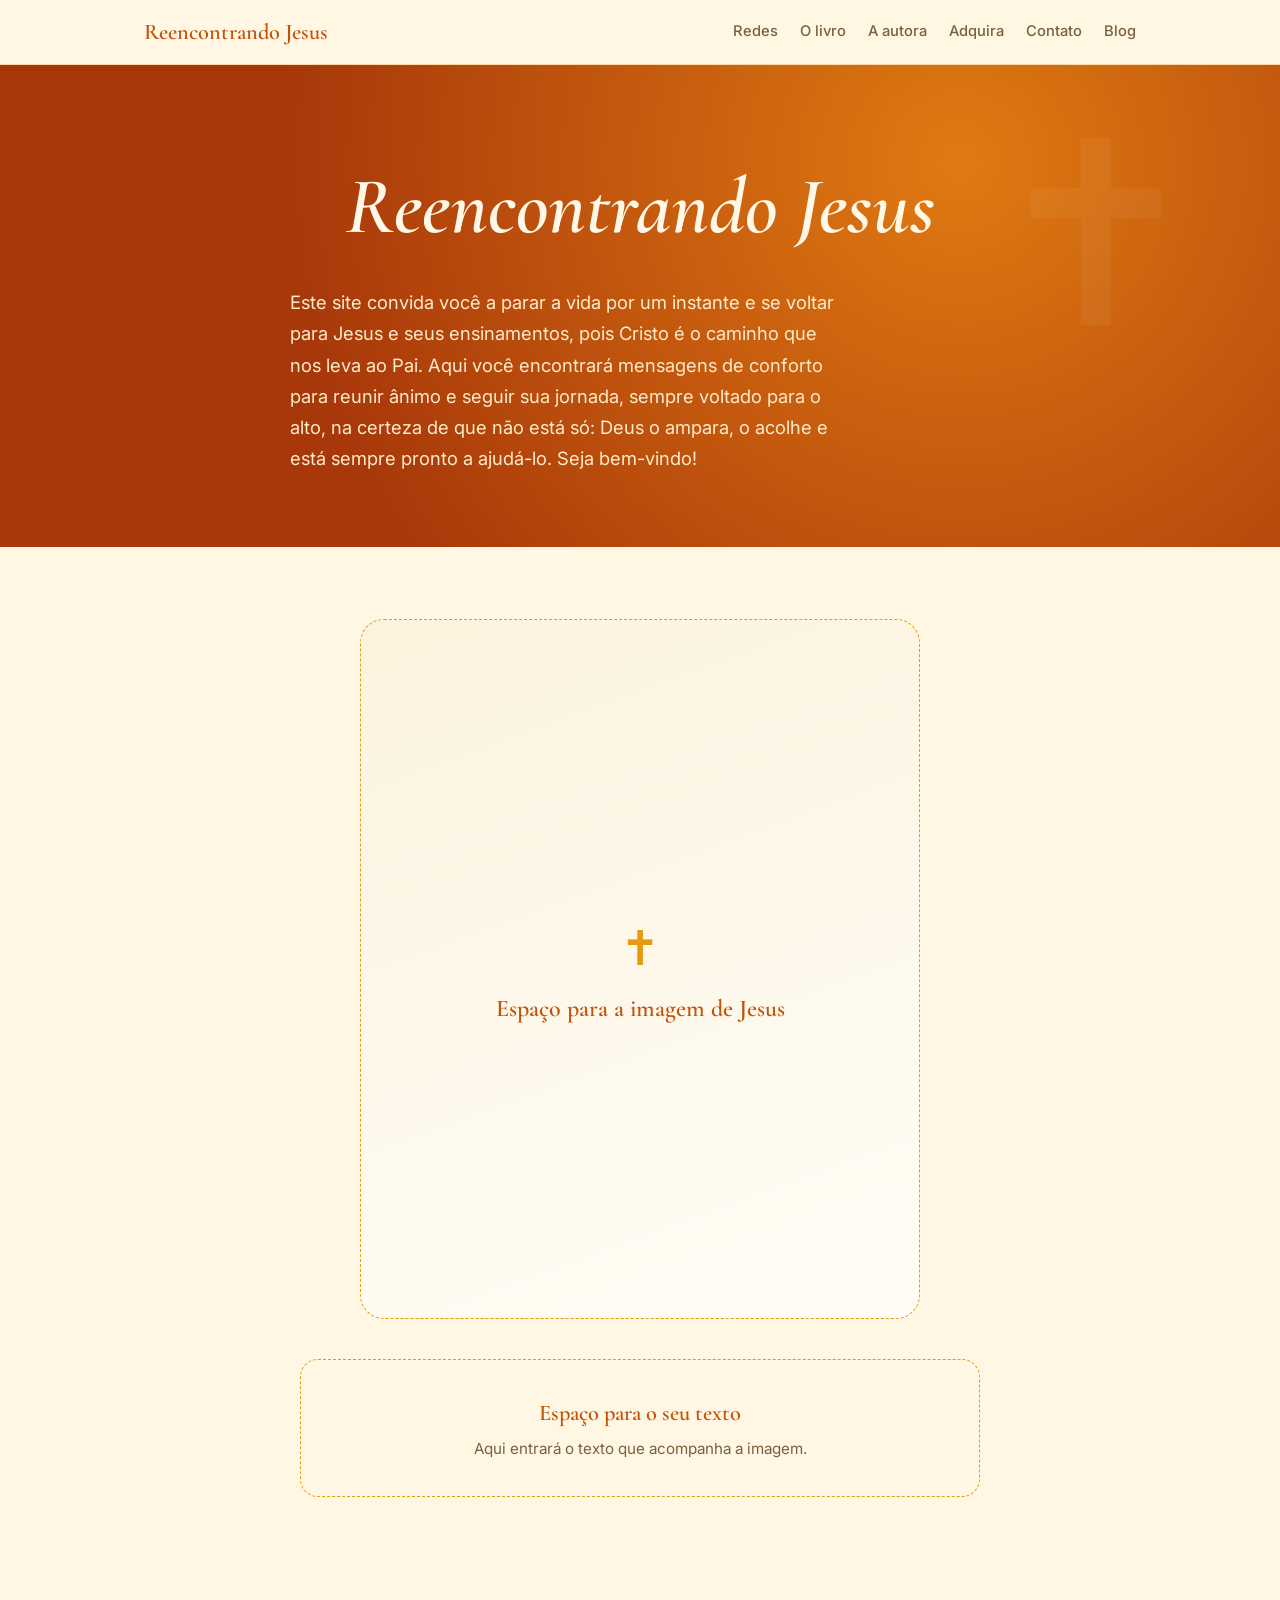
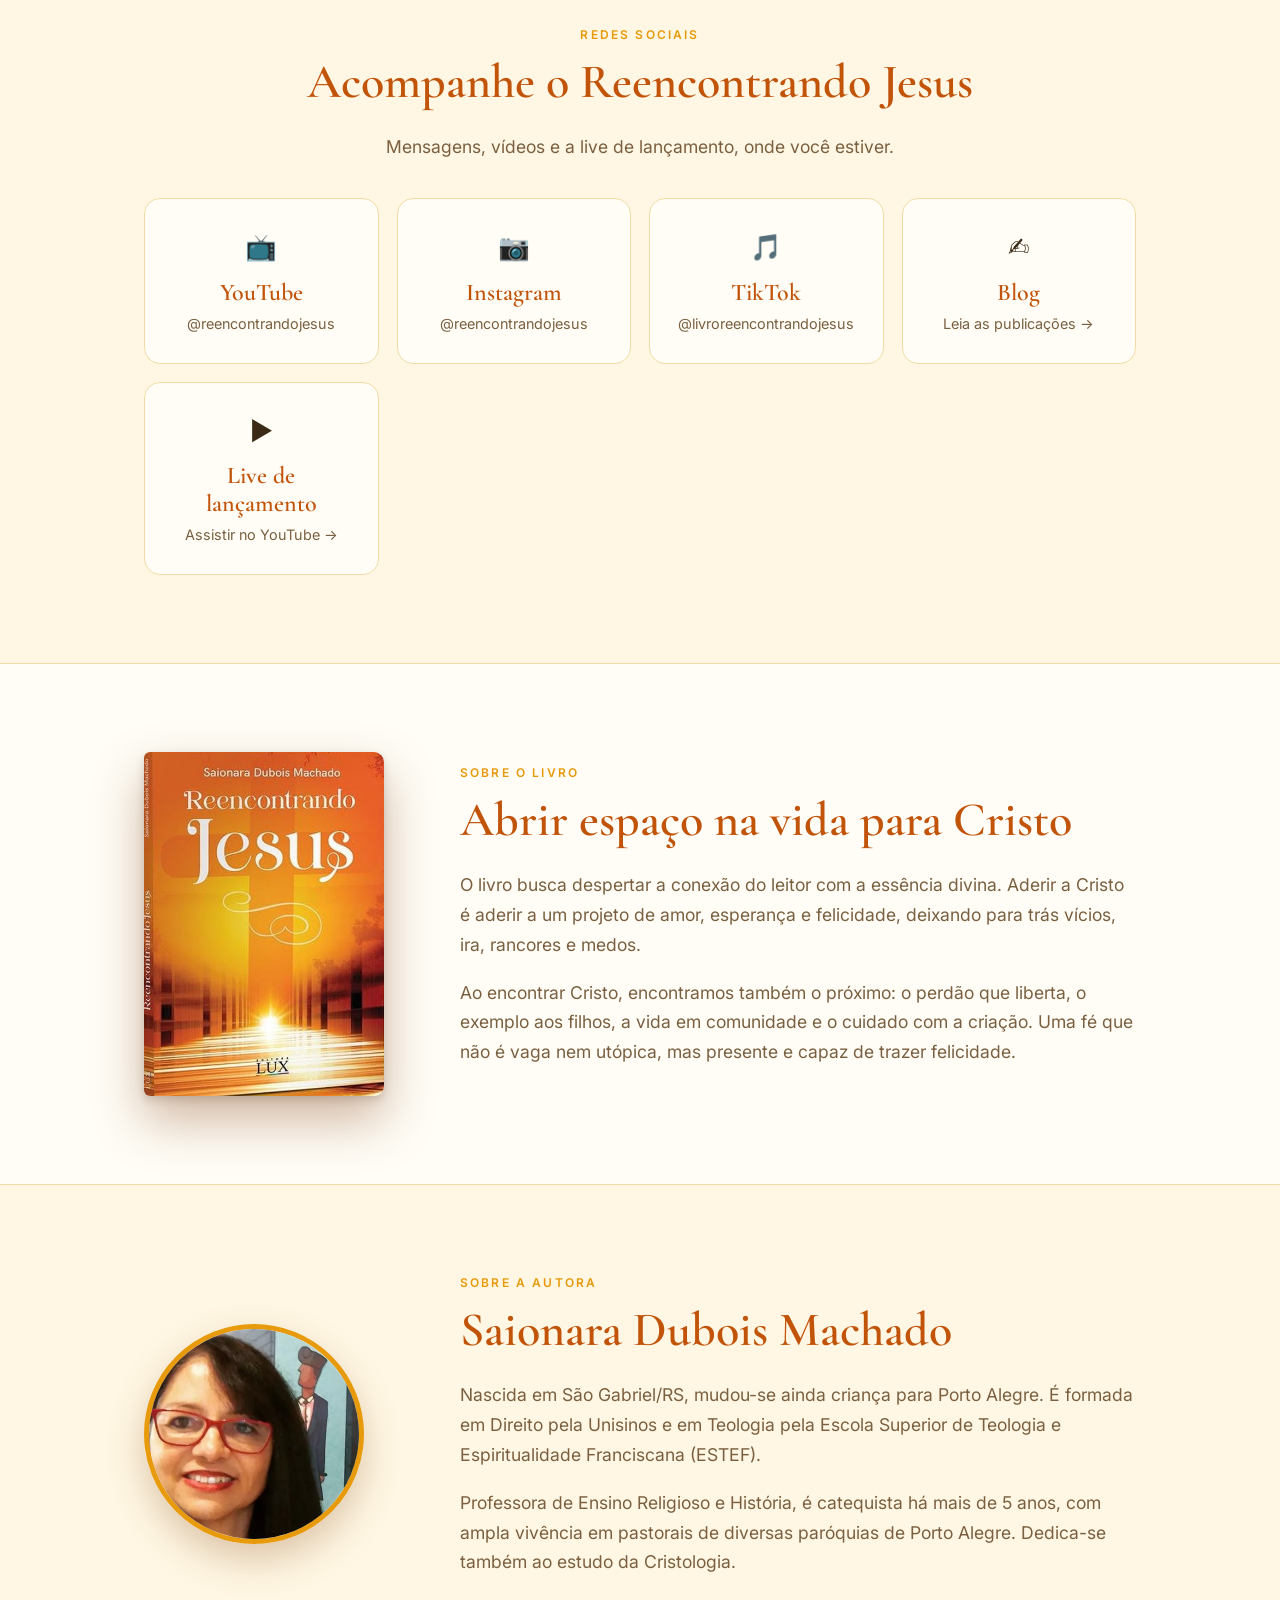
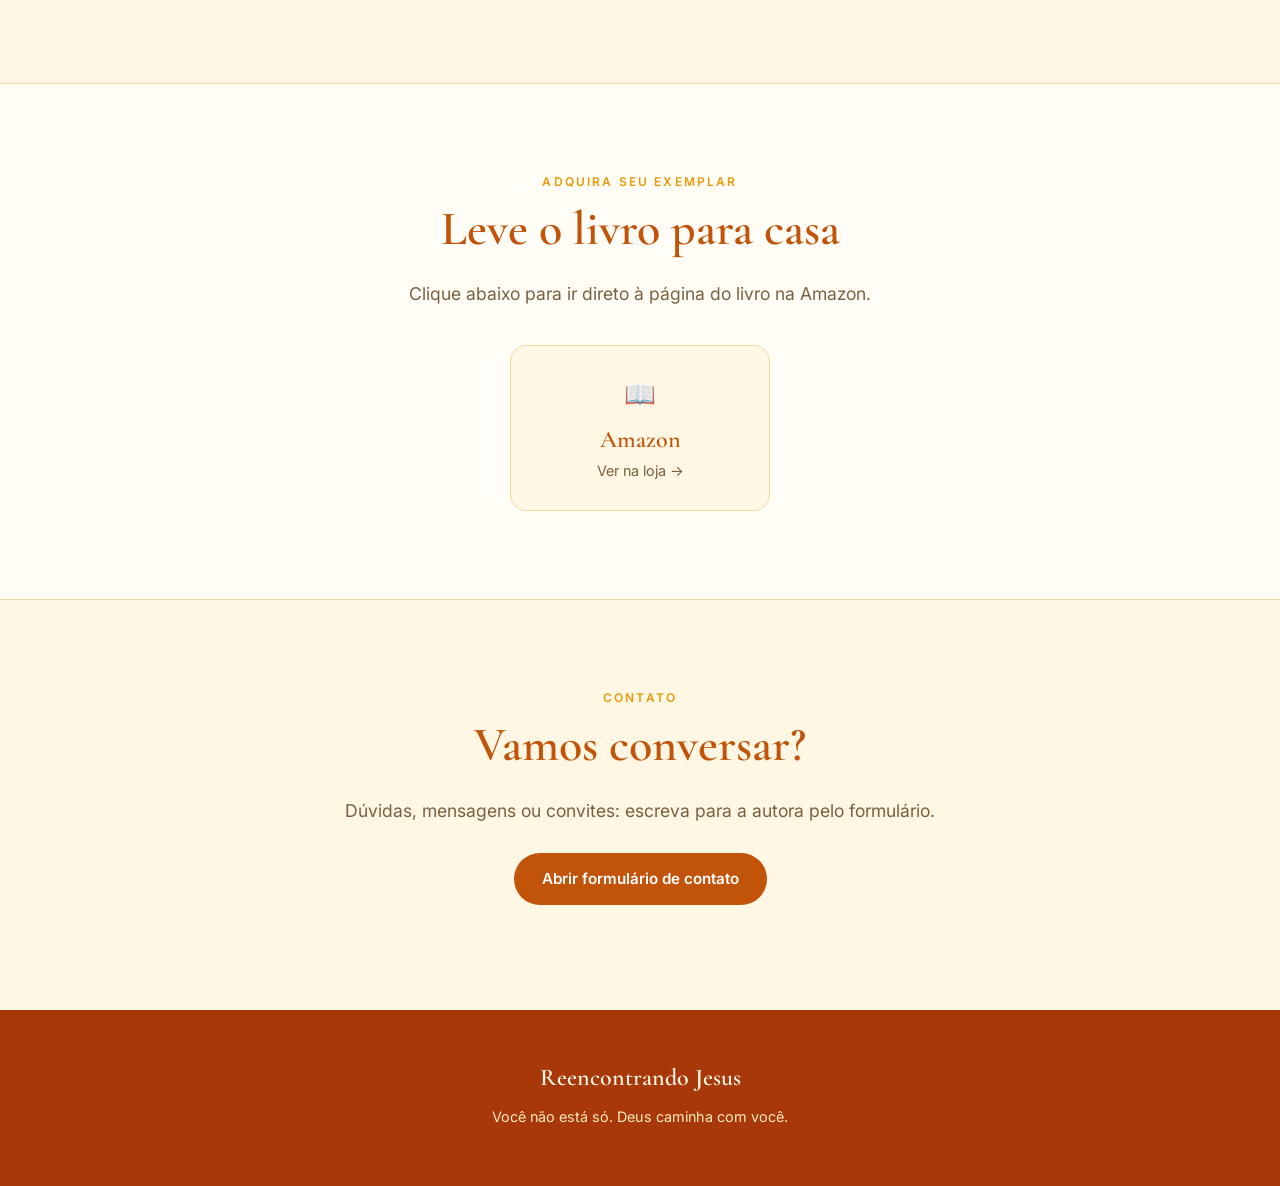
==== index.html @ dbd14cf6 "Rename Reencontrando Jesus.html to index.html" ====
<!DOCTYPE html>
<html lang="pt-BR">
<head>
<meta charset="utf-8">
<meta name="viewport" content="width=device-width, initial-scale=1, viewport-fit=cover">
<title>Reencontrando Jesus</title>
<link rel="preconnect" href="https://fonts.googleapis.com">
<link href="https://fonts.googleapis.com/css2?family=Cormorant+Garamond:ital,wght@0,500;0,600;1,500&family=Inter:wght@400;500;600&display=swap" rel="stylesheet">
<style>
:root{
  box-sizing:border-box;
  padding-top:env(safe-area-inset-top,0px);
  padding-bottom:env(safe-area-inset-bottom,0px);
  --bg:#fff7e3; --surface:#fffdf6; --text:#3b2a16; --muted:#7a6040;
  --primary:#c2540a; --primary-ink:#ffffff; --gold:#e69a0c; --line:#f1dca6;
  --hero1:#a8380a; --hero2:#e07a12;
  --serif:'Cormorant Garamond',Georgia,serif; --sans:'Inter',system-ui,-apple-system,sans-serif;
  color-scheme:light;
}
@media (prefers-color-scheme:dark){
  :root:not([data-theme="light"]){
    --bg:#1f1608; --surface:#2a1e0d; --text:#f8ebd1; --muted:#cdb78d;
    --primary:#f6b83d; --primary-ink:#1f1608; --gold:#f6b83d; --line:#47341b;
    --hero1:#5a2406; --hero2:#b0500c; color-scheme:dark;
  }
}
:root[data-theme="dark"]{
  --bg:#1f1608; --surface:#2a1e0d; --text:#f8ebd1; --muted:#cdb78d;
  --primary:#f6b83d; --primary-ink:#1f1608; --gold:#f6b83d; --line:#47341b;
  --hero1:#5a2406; --hero2:#b0500c; color-scheme:dark;
}
html{scroll-behavior:smooth;scroll-padding-top:calc(env(safe-area-inset-top,0px) + 72px)}
*,*::before,*::after{box-sizing:inherit}
body{margin:0;background:var(--bg);color:var(--text);font:400 17px/1.7 var(--sans)}
body::before{content:"";position:fixed;inset:0 0 auto;height:env(safe-area-inset-top,0px);background:var(--hero1);z-index:20}
h1,h2,h3{font-family:var(--serif);font-weight:600;line-height:1.15;margin:0}
a{color:inherit}
.wrap{max-width:1040px;margin:0 auto;padding:0 24px}

/* nav */
header{position:sticky;top:env(safe-area-inset-top,0px);z-index:10;background:color-mix(in srgb,var(--bg) 88%,transparent);backdrop-filter:blur(10px);border-bottom:1px solid var(--line)}
nav{display:flex;align-items:center;justify-content:space-between;height:64px}
.brand{font-family:var(--serif);font-size:1.4rem;font-weight:600;text-decoration:none;color:var(--primary)}
.links{display:flex;gap:22px;font-size:.92rem;font-weight:500}
.links a{text-decoration:none;color:var(--muted)}
.links a:hover{color:var(--primary)}
@media(max-width:760px){.links{display:none}}

/* hero */
.hero{background:radial-gradient(circle at 75% 20%,var(--hero2),var(--hero1) 65%);color:#fff8e7;text-align:center;padding:110px 0 120px;position:relative;overflow:hidden}
.hero::after{content:"✝";position:absolute;right:6%;top:8%;font-size:16rem;opacity:.05;line-height:1}
.eyebrow{letter-spacing:.2em;text-transform:uppercase;font-size:.78rem;color:#ffe08a;margin-bottom:18px}
.hero h1{font-size:clamp(3rem,9vw,6rem);font-style:italic}
.hero p{max-width:560px;margin:22px auto 34px;font-size:1.15rem;color:#ffeccb}
.btn{display:inline-block;padding:13px 28px;border-radius:999px;font-weight:600;font-size:.95rem;text-decoration:none;background:var(--primary);color:var(--primary-ink);transition:transform .2s}
.btn:hover{transform:translateY(-2px)}
.hero .btn{background:#ffe08a;color:#5a2406}
.btn.ghost{background:transparent;border:1.5px solid currentColor;color:inherit;margin-left:10px}

/* sections */
section{padding:88px 0}
section.alt{background:var(--surface);border-block:1px solid var(--line)}
.tag{color:var(--gold);letter-spacing:.18em;text-transform:uppercase;font-size:.75rem;font-weight:600;margin-bottom:10px}
h2{font-size:clamp(2rem,5vw,3rem);color:var(--primary);margin-bottom:22px}
.lead{font-size:1.1rem;color:var(--muted)}
.narrow{max-width:700px}
.center{text-align:center;margin-inline:auto}

.split{display:grid;grid-template-columns:260px 1fr;gap:56px;align-items:center}
@media(max-width:760px){.split{grid-template-columns:1fr;gap:36px;justify-items:center}}
.book{width:230px;aspect-ratio:2/3;border-radius:6px 12px 12px 6px;background:linear-gradient(160deg,var(--hero2),var(--hero1));color:#fff8e7;display:flex;flex-direction:column;justify-content:center;align-items:center;text-align:center;padding:24px;box-shadow:-8px 8px 0 rgba(0,0,0,.08),0 24px 50px rgba(120,50,0,.3);border-left:6px solid rgba(255,255,255,.18)}
.book span{font-size:2.2rem;color:#ffe08a}
.book b{font-family:var(--serif);font-size:1.9rem;font-style:italic;line-height:1.1;margin:10px 0}
.book small{font-size:.7rem;letter-spacing:.15em;text-transform:uppercase;opacity:.8}
.cover{width:240px;height:auto;border-radius:6px 10px 10px 6px;box-shadow:0 24px 50px rgba(120,50,0,.35),0 4px 10px rgba(0,0,0,.15)}
.avatar{width:220px;height:220px;object-fit:cover;border-radius:50%;border:5px solid var(--gold);box-shadow:0 16px 36px rgba(120,50,0,.25);background:linear-gradient(135deg,var(--gold),var(--hero2));display:grid;place-items:center;font-family:var(--serif);font-size:4rem;color:#fff;font-style:italic}

.chips{display:flex;flex-wrap:wrap;gap:10px;margin-top:22px}
.chips li{list-style:none;padding:7px 16px;border:1px solid var(--line);border-radius:999px;font-size:.88rem;color:var(--muted);background:var(--bg)}
.chips{padding:0}

/* cards */
.grid{display:grid;grid-template-columns:repeat(auto-fit,minmax(200px,1fr));gap:18px;margin-top:36px}
.card{display:block;text-decoration:none;background:var(--surface);border:1px solid var(--line);border-radius:16px;padding:26px;transition:transform .2s,box-shadow .2s}
section.alt .card{background:var(--bg)}
.card:hover{transform:translateY(-4px);box-shadow:0 14px 30px rgba(150,70,0,.14)}
.card h3{font-size:1.5rem;color:var(--primary)}
.card p{margin:6px 0 0;font-size:.9rem;color:var(--muted)}
.solo{max-width:260px;margin-inline:auto}
.ico{font-size:1.6rem;margin-bottom:10px}


.hero{padding:96px 0 72px}
.hero h1{font-size:clamp(2.6rem,8vw,5rem)}
.intro{max-width:700px;margin:34px auto 0;text-align:left;font-size:1.08rem;color:#ffeccb}
.intro p{margin:0 0 1em}
.intro p:last-child{margin:0}
.slot{max-width:680px;margin:36px auto 0;padding:34px 28px;border:1.5px dashed rgba(255,224,138,.65);border-radius:18px;color:#ffe08a;font-size:.95rem;text-align:center}
.slot b{display:block;font-family:var(--serif);font-size:1.4rem;font-weight:600;margin-bottom:4px;color:#fff8e7}
.jesus{padding:72px 0 40px}
.frame{max-width:560px;margin:0 auto;aspect-ratio:4/5;border-radius:24px;border:1.5px dashed var(--gold);background:linear-gradient(160deg,color-mix(in srgb,var(--gold) 10%,var(--surface)),var(--surface));display:grid;place-content:center;text-align:center;color:var(--muted);padding:24px}
.frame span{font-size:3rem;color:var(--gold)}
.frame b{font-family:var(--serif);font-size:1.5rem;color:var(--primary);font-weight:600}
.below{max-width:680px;margin:40px auto 0;padding:34px 28px;border:1.5px dashed var(--gold);border-radius:18px;text-align:center;color:var(--muted);font-size:.95rem}
.below b{display:block;font-family:var(--serif);font-size:1.4rem;font-weight:600;margin-bottom:4px;color:var(--primary)}
.frame img{width:100%;height:100%;object-fit:cover;border-radius:24px}
footer{background:var(--hero1);color:#ffe9bf;text-align:center;padding:48px 0 56px;font-size:.9rem}
footer b{font-family:var(--serif);font-size:1.5rem;font-weight:600;color:#fff8e7;display:block;margin-bottom:6px}
</style>
</head>
<body>

<header>
  <div class="wrap">
    <nav>
      <a class="brand" href="#inicio">Reencontrando Jesus</a>
      <div class="links">
        <a href="#redes">Redes</a>
        <a href="#livro">O livro</a>
        <a href="#autora">A autora</a>
        <a href="#adquira">Adquira</a>
        <a href="#contato">Contato</a>
        <a href="https://blogreencontrandojesus.blogspot.com/" target="_blank" rel="noopener">Blog</a>
      </div>
    </nav>
  </div>
</header>

<main>
<section class="hero" id="inicio">
  <div class="wrap">
    <h1>Reencontrando Jesus</h1>
    <div class="intro">
      <p>Este site convida você a parar a vida por um instante e se voltar para Jesus e seus ensinamentos, pois Cristo é o caminho que nos leva ao Pai. Aqui você encontrará mensagens de conforto para reunir ânimo e seguir sua jornada, sempre voltado para o alto, na certeza de que não está só: Deus o ampara, o acolhe e está sempre pronto a ajudá-lo. Seja bem-vindo!</p>
    </div>
  </div>
</section>

<section class="jesus" id="jesus">
  <div class="wrap">
    <!-- IMAGEM: substitua o conteúdo do div por <img src="..." alt="Jesus"> -->
    <div class="frame"><div><span>✝</span><br><b>Espaço para a imagem de Jesus</b></div></div>
    <!-- TEXTO 2: substitua o bloco abaixo pelo seu texto -->
    <div class="below"><b>Espaço para o seu texto</b>Aqui entrará o texto que acompanha a imagem.</div>
  </div>
</section>

<section id="redes">
  <div class="wrap center">
    <div class="tag">Redes sociais</div>
    <h2>Acompanhe o Reencontrando Jesus</h2>
    <p class="lead">Mensagens, vídeos e a live de lançamento, onde você estiver.</p>
    <div class="grid">
      <a class="card" target="_blank" rel="noopener" href="https://www.youtube.com/@reencontrandojesus"><div class="ico">📺</div><h3>YouTube</h3><p>@reencontrandojesus</p></a>
      <a class="card" target="_blank" rel="noopener" href="https://instagram.com/reencontrandojesus"><div class="ico">📷</div><h3>Instagram</h3><p>@reencontrandojesus</p></a>
      <a class="card" target="_blank" rel="noopener" href="https://www.tiktok.com/@livroreencontrandojesus"><div class="ico">🎵</div><h3>TikTok</h3><p>@livroreencontrandojesus</p></a>
      <a class="card" target="_blank" rel="noopener" href="https://blogreencontrandojesus.blogspot.com/"><div class="ico">✍️</div><h3>Blog</h3><p>Leia as publicações →</p></a>
      <a class="card" target="_blank" rel="noopener" href="https://www.youtube.com/watch?v=uSUHMOc-_FM"><div class="ico">▶️</div><h3>Live de lançamento</h3><p>Assistir no YouTube →</p></a>
    </div>
  </div>
</section>

<section class="alt" id="livro">
  <div class="wrap split">
    <img class="cover" alt="Capa do livro Reencontrando Jesus, de Saionara Dubois Machado" src="[data-uri]">
    <div>
      <div class="tag">Sobre o livro</div>
      <h2>Abrir espaço na vida para Cristo</h2>
      <p class="lead">O livro busca despertar a conexão do leitor com a essência divina. Aderir a Cristo é aderir a um projeto de amor, esperança e felicidade, deixando para trás vícios, ira, rancores e medos.</p>
      <p class="lead">Ao encontrar Cristo, encontramos também o próximo: o perdão que liberta, o exemplo aos filhos, a vida em comunidade e o cuidado com a criação. Uma fé que não é vaga nem utópica, mas presente e capaz de trazer felicidade.</p>
    </div>
  </div>
</section>

<section id="autora">
  <div class="wrap split">
    <img class="avatar" alt="Saionara Dubois Machado" src="[data-uri]">
    <div>
      <div class="tag">Sobre a autora</div>
      <h2>Saionara Dubois Machado</h2>
      <p class="lead">Nascida em São Gabriel/RS, mudou-se ainda criança para Porto Alegre. É formada em Direito pela Unisinos e em Teologia pela Escola Superior de Teologia e Espiritualidade Franciscana (ESTEF).</p>
      <p class="lead">Professora de Ensino Religioso e História, é catequista há mais de 5 anos, com ampla vivência em pastorais de diversas paróquias de Porto Alegre. Dedica-se também ao estudo da Cristologia.</p>
    </div>
  </div>
</section>

<section class="alt" id="adquira">
  <div class="wrap center">
    <div class="tag">Adquira seu exemplar</div>
    <h2>Leve o livro para casa</h2>
    <p class="lead">Clique abaixo para ir direto à página do livro na Amazon.</p>
    <div class="grid solo">
      <a class="card" target="_blank" rel="noopener" href="https://www.amazon.com.br/Reencontrando-Jesus-Saionara-Dubois-Machado/dp/6559135748"><div class="ico">📖</div><h3>Amazon</h3><p>Ver na loja →</p></a>
    </div>
  </div>
</section>

<section id="contato">
  <div class="wrap narrow center">
    <div class="tag">Contato</div>
    <h2>Vamos conversar?</h2>
    <p class="lead">Dúvidas, mensagens ou convites: escreva para a autora pelo formulário.</p>
    <p style="margin-top:28px"><a class="btn" target="_blank" rel="noopener" href="https://docs.google.com/forms/d/e/1FAIpQLSe3BQbCt4UCkX7cTvh-fCLcZXN3xQGPRAxa5IOrmkmn1fVthg/viewform">Abrir formulário de contato</a></p>
  </div>
</section>
</main>

<footer>
  <div class="wrap">
    <b>Reencontrando Jesus</b>
    Você não está só. Deus caminha com você.
  </div>
</footer>

</body>
</html>
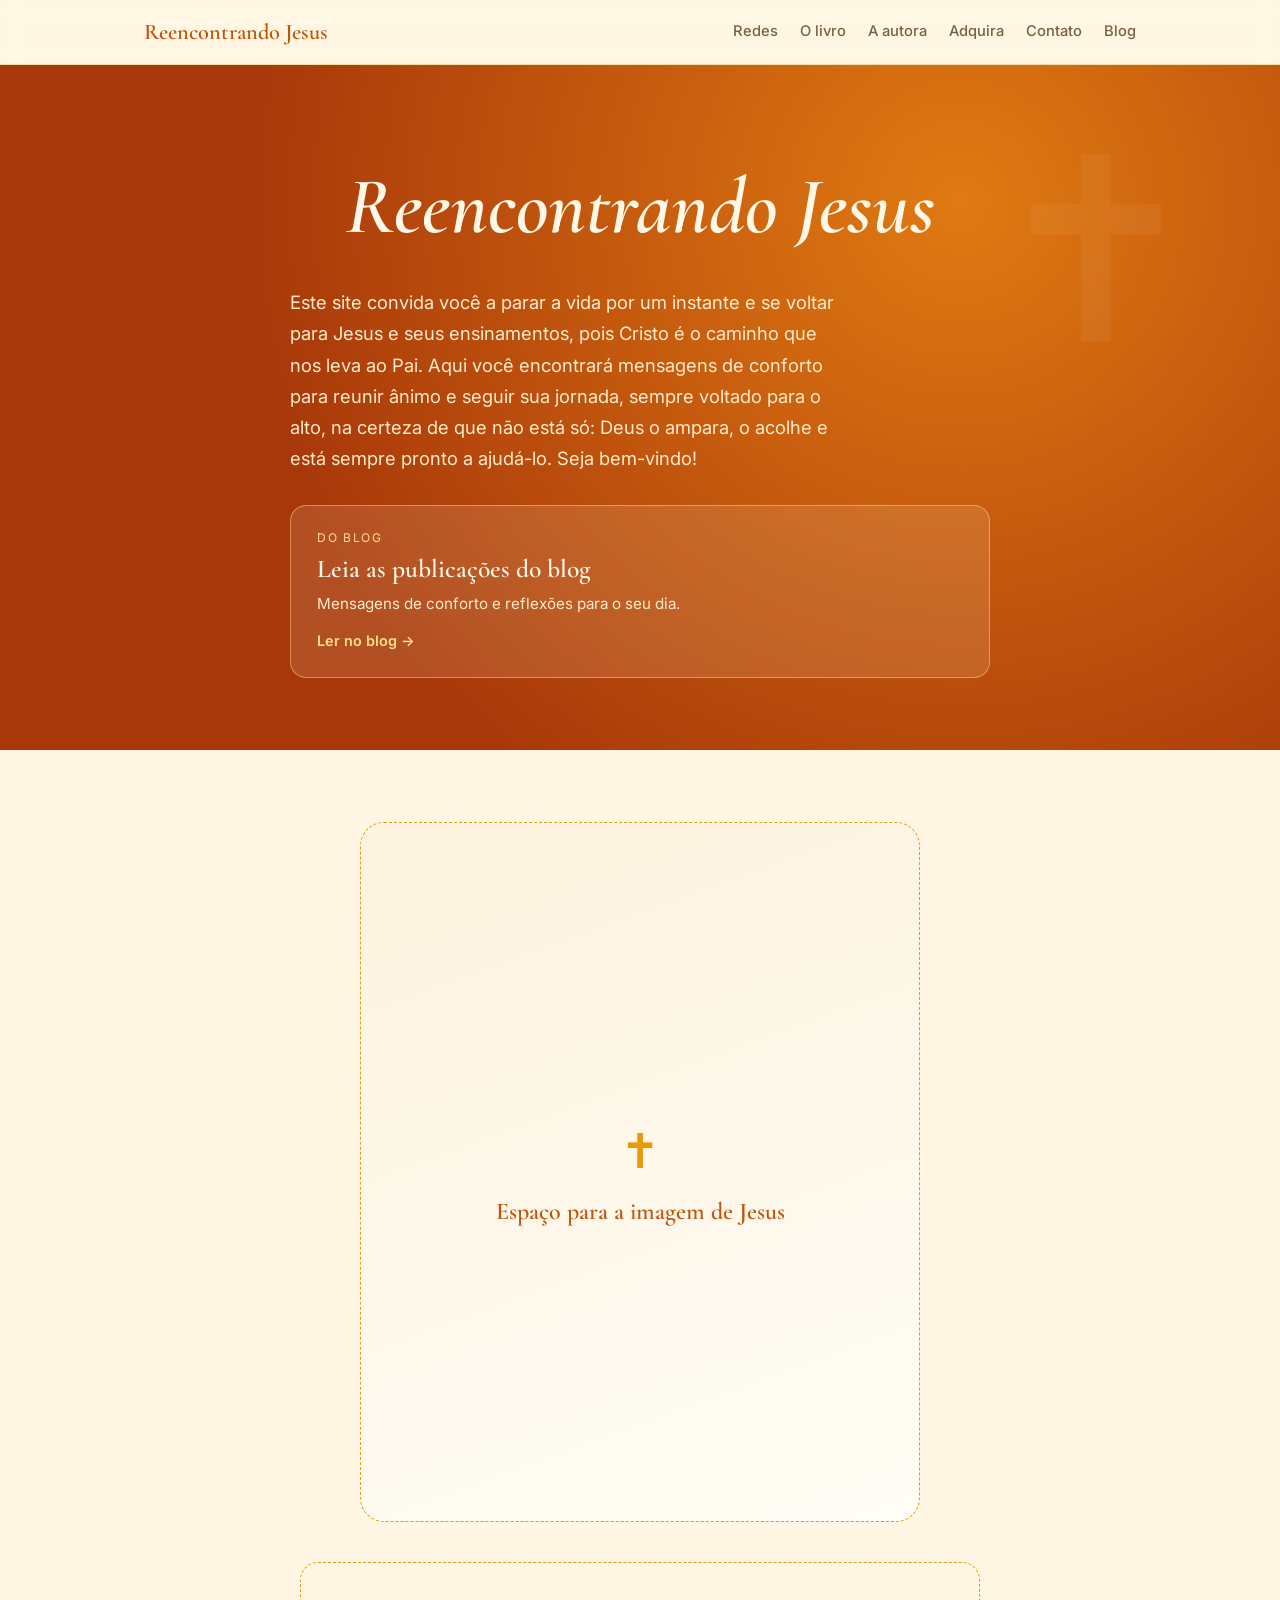
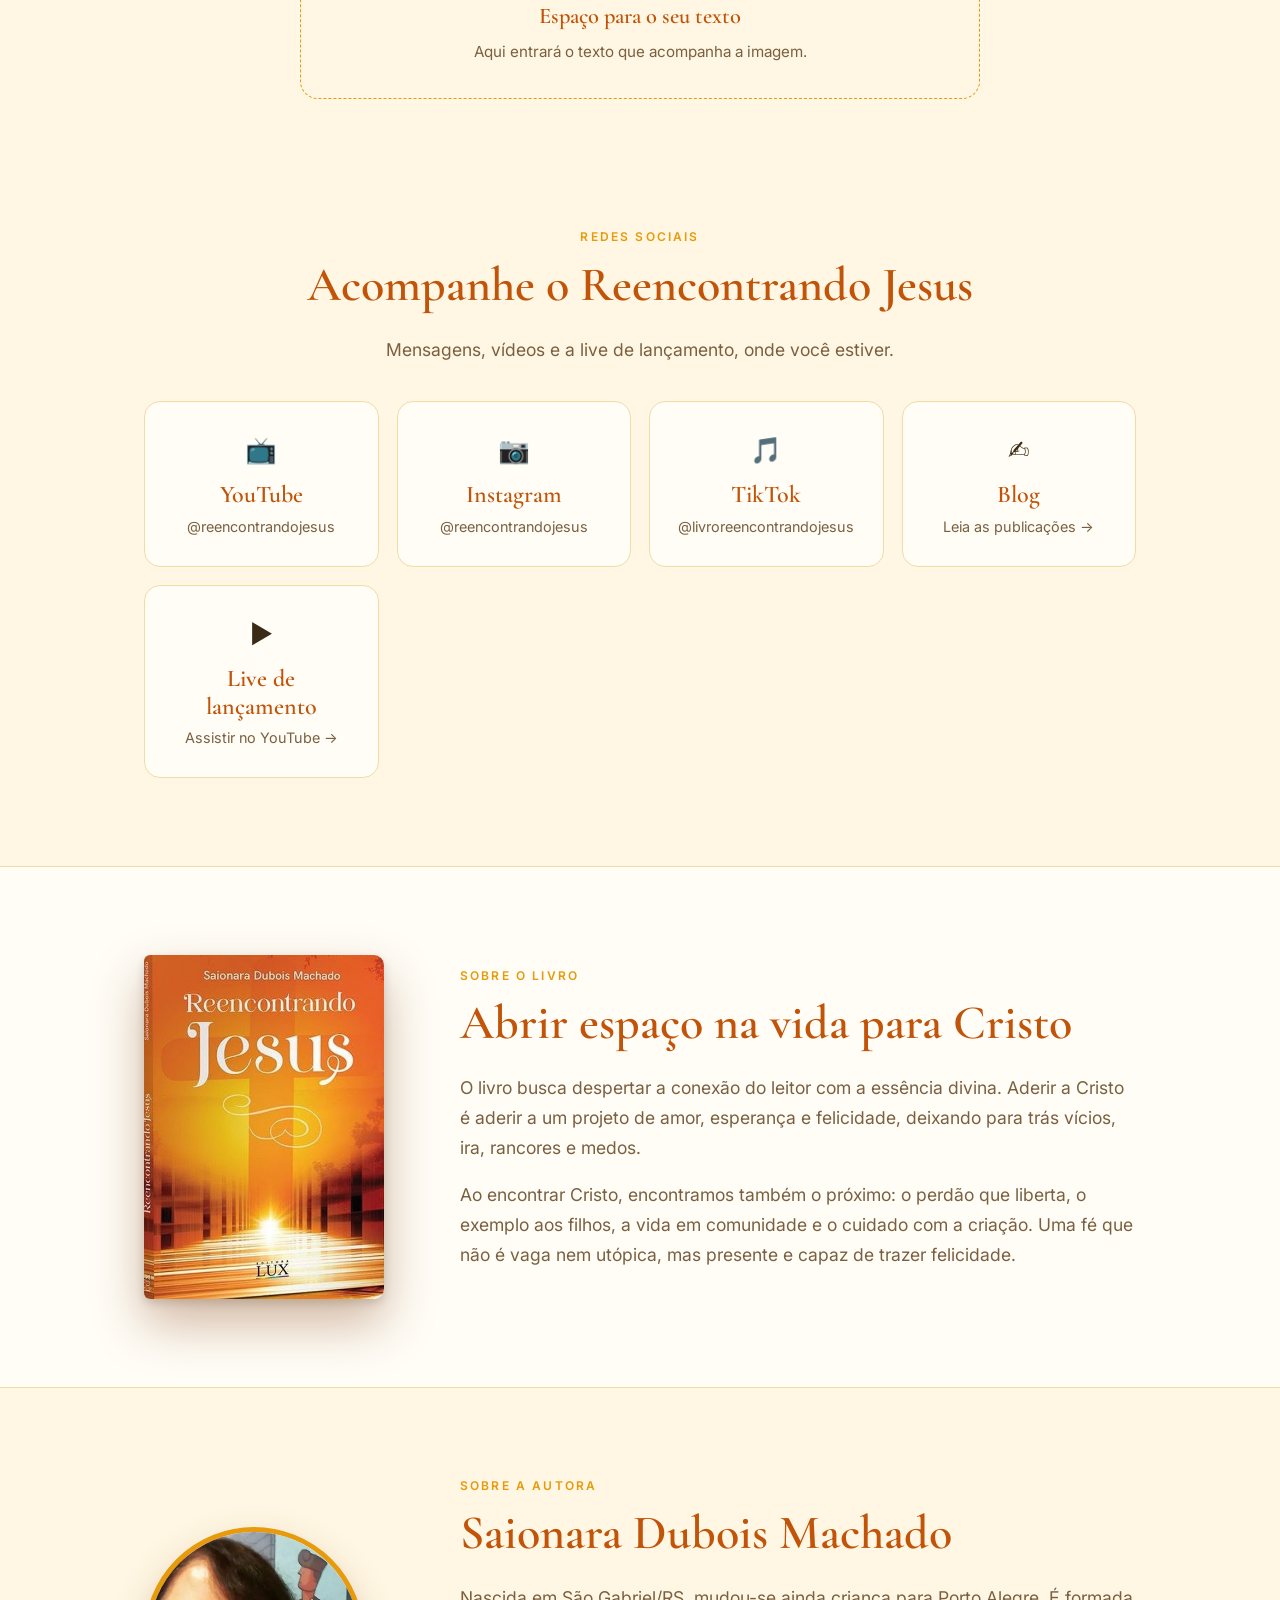
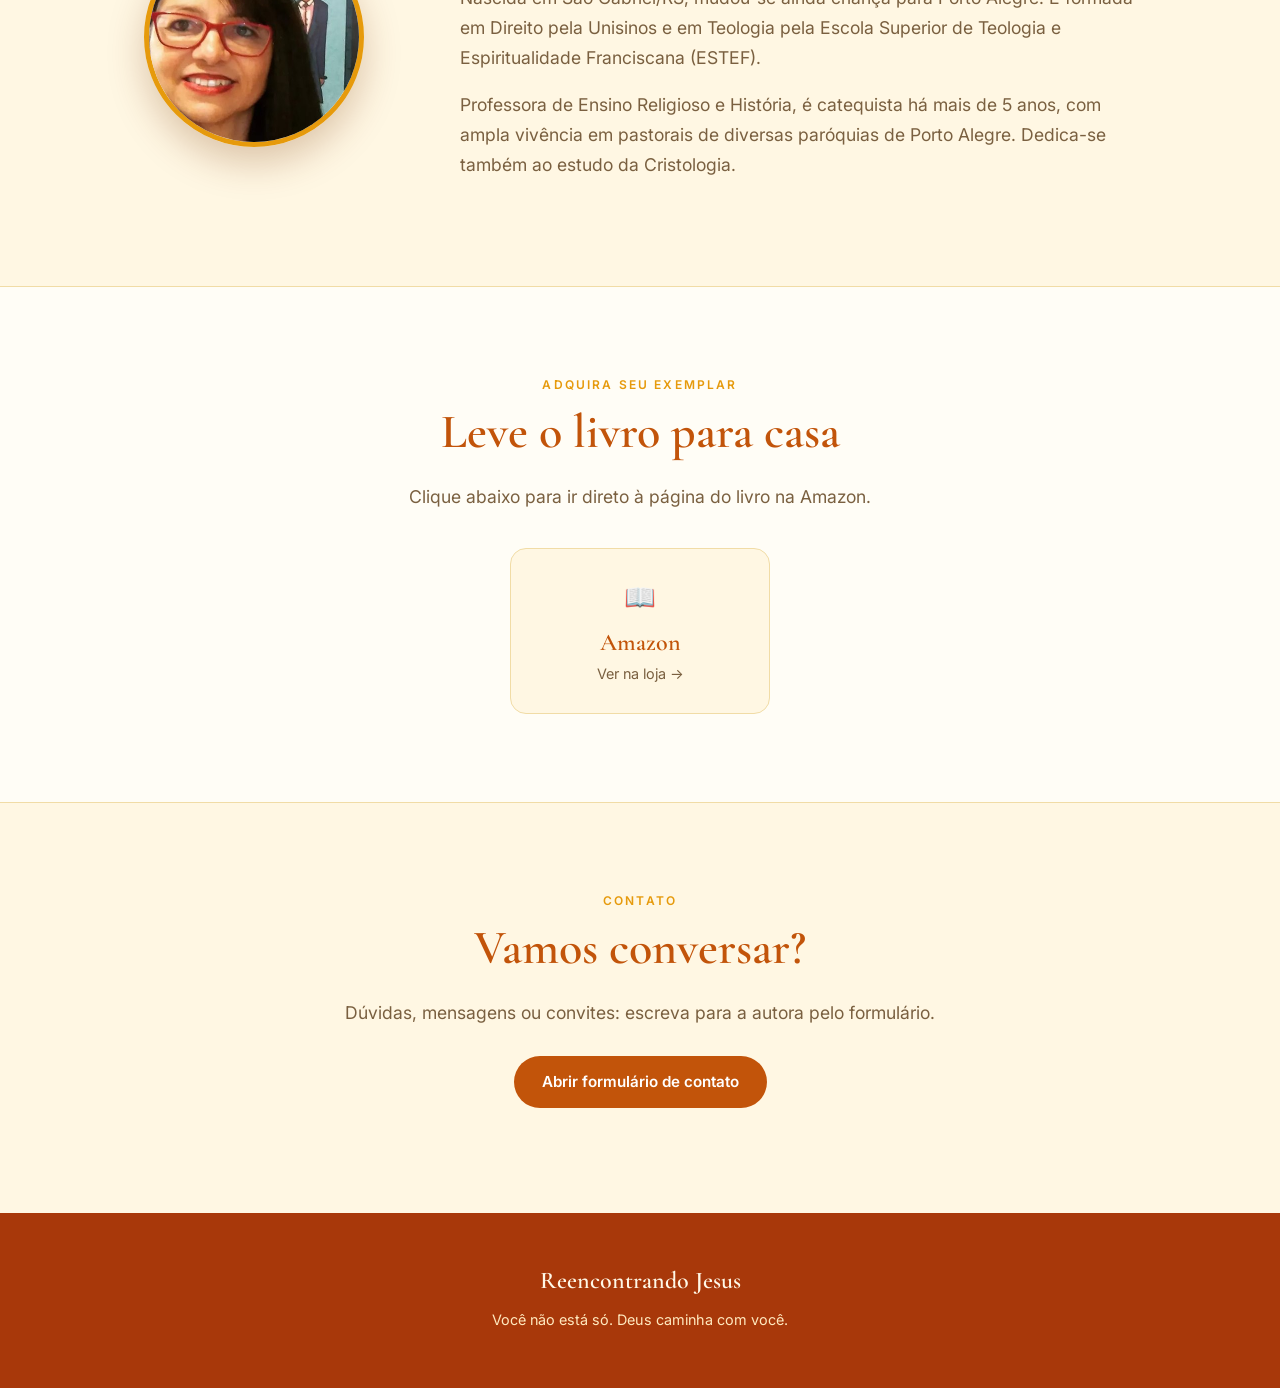
==== commit 6cc6d074: "Add files via upload" ====
--- a/index.html
+++ b/index.html
@@ -3,110 +3,11 @@
 <head>
 <meta charset="utf-8">
 <meta name="viewport" content="width=device-width, initial-scale=1, viewport-fit=cover">
+<link rel="icon" href="data:image/svg+xml,%3Csvg xmlns=%27http://www.w3.org/2000/svg%27 viewBox=%270 0 100 100%27%3E%3Ctext y=%27.9em%27 font-size=%2790%27%3E✝️%3C/text%3E%3C/svg%3E">
 <title>Reencontrando Jesus</title>
 <link rel="preconnect" href="https://fonts.googleapis.com">
 <link href="https://fonts.googleapis.com/css2?family=Cormorant+Garamond:ital,wght@0,500;0,600;1,500&family=Inter:wght@400;500;600&display=swap" rel="stylesheet">
-<style>
-:root{
-  box-sizing:border-box;
-  padding-top:env(safe-area-inset-top,0px);
-  padding-bottom:env(safe-area-inset-bottom,0px);
-  --bg:#fff7e3; --surface:#fffdf6; --text:#3b2a16; --muted:#7a6040;
-  --primary:#c2540a; --primary-ink:#ffffff; --gold:#e69a0c; --line:#f1dca6;
-  --hero1:#a8380a; --hero2:#e07a12;
-  --serif:'Cormorant Garamond',Georgia,serif; --sans:'Inter',system-ui,-apple-system,sans-serif;
-  color-scheme:light;
-}
-@media (prefers-color-scheme:dark){
-  :root:not([data-theme="light"]){
-    --bg:#1f1608; --surface:#2a1e0d; --text:#f8ebd1; --muted:#cdb78d;
-    --primary:#f6b83d; --primary-ink:#1f1608; --gold:#f6b83d; --line:#47341b;
-    --hero1:#5a2406; --hero2:#b0500c; color-scheme:dark;
-  }
-}
-:root[data-theme="dark"]{
-  --bg:#1f1608; --surface:#2a1e0d; --text:#f8ebd1; --muted:#cdb78d;
-  --primary:#f6b83d; --primary-ink:#1f1608; --gold:#f6b83d; --line:#47341b;
-  --hero1:#5a2406; --hero2:#b0500c; color-scheme:dark;
-}
-html{scroll-behavior:smooth;scroll-padding-top:calc(env(safe-area-inset-top,0px) + 72px)}
-*,*::before,*::after{box-sizing:inherit}
-body{margin:0;background:var(--bg);color:var(--text);font:400 17px/1.7 var(--sans)}
-body::before{content:"";position:fixed;inset:0 0 auto;height:env(safe-area-inset-top,0px);background:var(--hero1);z-index:20}
-h1,h2,h3{font-family:var(--serif);font-weight:600;line-height:1.15;margin:0}
-a{color:inherit}
-.wrap{max-width:1040px;margin:0 auto;padding:0 24px}
-
-/* nav */
-header{position:sticky;top:env(safe-area-inset-top,0px);z-index:10;background:color-mix(in srgb,var(--bg) 88%,transparent);backdrop-filter:blur(10px);border-bottom:1px solid var(--line)}
-nav{display:flex;align-items:center;justify-content:space-between;height:64px}
-.brand{font-family:var(--serif);font-size:1.4rem;font-weight:600;text-decoration:none;color:var(--primary)}
-.links{display:flex;gap:22px;font-size:.92rem;font-weight:500}
-.links a{text-decoration:none;color:var(--muted)}
-.links a:hover{color:var(--primary)}
-@media(max-width:760px){.links{display:none}}
-
-/* hero */
-.hero{background:radial-gradient(circle at 75% 20%,var(--hero2),var(--hero1) 65%);color:#fff8e7;text-align:center;padding:110px 0 120px;position:relative;overflow:hidden}
-.hero::after{content:"✝";position:absolute;right:6%;top:8%;font-size:16rem;opacity:.05;line-height:1}
-.eyebrow{letter-spacing:.2em;text-transform:uppercase;font-size:.78rem;color:#ffe08a;margin-bottom:18px}
-.hero h1{font-size:clamp(3rem,9vw,6rem);font-style:italic}
-.hero p{max-width:560px;margin:22px auto 34px;font-size:1.15rem;color:#ffeccb}
-.btn{display:inline-block;padding:13px 28px;border-radius:999px;font-weight:600;font-size:.95rem;text-decoration:none;background:var(--primary);color:var(--primary-ink);transition:transform .2s}
-.btn:hover{transform:translateY(-2px)}
-.hero .btn{background:#ffe08a;color:#5a2406}
-.btn.ghost{background:transparent;border:1.5px solid currentColor;color:inherit;margin-left:10px}
-
-/* sections */
-section{padding:88px 0}
-section.alt{background:var(--surface);border-block:1px solid var(--line)}
-.tag{color:var(--gold);letter-spacing:.18em;text-transform:uppercase;font-size:.75rem;font-weight:600;margin-bottom:10px}
-h2{font-size:clamp(2rem,5vw,3rem);color:var(--primary);margin-bottom:22px}
-.lead{font-size:1.1rem;color:var(--muted)}
-.narrow{max-width:700px}
-.center{text-align:center;margin-inline:auto}
-
-.split{display:grid;grid-template-columns:260px 1fr;gap:56px;align-items:center}
-@media(max-width:760px){.split{grid-template-columns:1fr;gap:36px;justify-items:center}}
-.book{width:230px;aspect-ratio:2/3;border-radius:6px 12px 12px 6px;background:linear-gradient(160deg,var(--hero2),var(--hero1));color:#fff8e7;display:flex;flex-direction:column;justify-content:center;align-items:center;text-align:center;padding:24px;box-shadow:-8px 8px 0 rgba(0,0,0,.08),0 24px 50px rgba(120,50,0,.3);border-left:6px solid rgba(255,255,255,.18)}
-.book span{font-size:2.2rem;color:#ffe08a}
-.book b{font-family:var(--serif);font-size:1.9rem;font-style:italic;line-height:1.1;margin:10px 0}
-.book small{font-size:.7rem;letter-spacing:.15em;text-transform:uppercase;opacity:.8}
-.cover{width:240px;height:auto;border-radius:6px 10px 10px 6px;box-shadow:0 24px 50px rgba(120,50,0,.35),0 4px 10px rgba(0,0,0,.15)}
-.avatar{width:220px;height:220px;object-fit:cover;border-radius:50%;border:5px solid var(--gold);box-shadow:0 16px 36px rgba(120,50,0,.25);background:linear-gradient(135deg,var(--gold),var(--hero2));display:grid;place-items:center;font-family:var(--serif);font-size:4rem;color:#fff;font-style:italic}
-
-.chips{display:flex;flex-wrap:wrap;gap:10px;margin-top:22px}
-.chips li{list-style:none;padding:7px 16px;border:1px solid var(--line);border-radius:999px;font-size:.88rem;color:var(--muted);background:var(--bg)}
-.chips{padding:0}
-
-/* cards */
-.grid{display:grid;grid-template-columns:repeat(auto-fit,minmax(200px,1fr));gap:18px;margin-top:36px}
-.card{display:block;text-decoration:none;background:var(--surface);border:1px solid var(--line);border-radius:16px;padding:26px;transition:transform .2s,box-shadow .2s}
-section.alt .card{background:var(--bg)}
-.card:hover{transform:translateY(-4px);box-shadow:0 14px 30px rgba(150,70,0,.14)}
-.card h3{font-size:1.5rem;color:var(--primary)}
-.card p{margin:6px 0 0;font-size:.9rem;color:var(--muted)}
-.solo{max-width:260px;margin-inline:auto}
-.ico{font-size:1.6rem;margin-bottom:10px}
-
-
-.hero{padding:96px 0 72px}
-.hero h1{font-size:clamp(2.6rem,8vw,5rem)}
-.intro{max-width:700px;margin:34px auto 0;text-align:left;font-size:1.08rem;color:#ffeccb}
-.intro p{margin:0 0 1em}
-.intro p:last-child{margin:0}
-.slot{max-width:680px;margin:36px auto 0;padding:34px 28px;border:1.5px dashed rgba(255,224,138,.65);border-radius:18px;color:#ffe08a;font-size:.95rem;text-align:center}
-.slot b{display:block;font-family:var(--serif);font-size:1.4rem;font-weight:600;margin-bottom:4px;color:#fff8e7}
-.jesus{padding:72px 0 40px}
-.frame{max-width:560px;margin:0 auto;aspect-ratio:4/5;border-radius:24px;border:1.5px dashed var(--gold);background:linear-gradient(160deg,color-mix(in srgb,var(--gold) 10%,var(--surface)),var(--surface));display:grid;place-content:center;text-align:center;color:var(--muted);padding:24px}
-.frame span{font-size:3rem;color:var(--gold)}
-.frame b{font-family:var(--serif);font-size:1.5rem;color:var(--primary);font-weight:600}
-.below{max-width:680px;margin:40px auto 0;padding:34px 28px;border:1.5px dashed var(--gold);border-radius:18px;text-align:center;color:var(--muted);font-size:.95rem}
-.below b{display:block;font-family:var(--serif);font-size:1.4rem;font-weight:600;margin-bottom:4px;color:var(--primary)}
-.frame img{width:100%;height:100%;object-fit:cover;border-radius:24px}
-footer{background:var(--hero1);color:#ffe9bf;text-align:center;padding:48px 0 56px;font-size:.9rem}
-footer b{font-family:var(--serif);font-size:1.5rem;font-weight:600;color:#fff8e7;display:block;margin-bottom:6px}
-</style>
+<link rel="stylesheet" href="style.css">
 </head>
 <body>
 
@@ -133,12 +34,18 @@
     <div class="intro">
       <p>Este site convida você a parar a vida por um instante e se voltar para Jesus e seus ensinamentos, pois Cristo é o caminho que nos leva ao Pai. Aqui você encontrará mensagens de conforto para reunir ânimo e seguir sua jornada, sempre voltado para o alto, na certeza de que não está só: Deus o ampara, o acolhe e está sempre pronto a ajudá-lo. Seja bem-vindo!</p>
     </div>
+    <a class="post" id="post" href="https://blogreencontrandojesus.blogspot.com/" target="_blank" rel="noopener">
+      <small id="post-label">Do blog</small>
+      <b id="post-title">Leia as publicações do blog</b>
+      <span id="post-text">Mensagens de conforto e reflexões para o seu dia.</span>
+      <em>Ler no blog →</em>
+    </a>
   </div>
 </section>
 
 <section class="jesus" id="jesus">
   <div class="wrap">
-    <!-- IMAGEM: substitua o conteúdo do div por <img src="..." alt="Jesus"> -->
+    <!-- IMAGEM: salve a foto em images/jesus.jpg e troque o conteúdo do div abaixo por: <img src="images/jesus.jpg" alt="Jesus"> -->
     <div class="frame"><div><span>✝</span><br><b>Espaço para a imagem de Jesus</b></div></div>
     <!-- TEXTO 2: substitua o bloco abaixo pelo seu texto -->
     <div class="below"><b>Espaço para o seu texto</b>Aqui entrará o texto que acompanha a imagem.</div>
@@ -162,7 +69,7 @@
 
 <section class="alt" id="livro">
   <div class="wrap split">
-    <img class="cover" alt="Capa do livro Reencontrando Jesus, de Saionara Dubois Machado" src="[data-uri]">
+    <img class="cover" alt="Capa do livro Reencontrando Jesus, de Saionara Dubois Machado" src="images/capa-livro.jpg">
     <div>
       <div class="tag">Sobre o livro</div>
       <h2>Abrir espaço na vida para Cristo</h2>
@@ -174,7 +81,7 @@
 
 <section id="autora">
   <div class="wrap split">
-    <img class="avatar" alt="Saionara Dubois Machado" src="[data-uri]">
+    <img class="avatar" alt="Saionara Dubois Machado" src="images/autora.jpg">
     <div>
       <div class="tag">Sobre a autora</div>
       <h2>Saionara Dubois Machado</h2>
@@ -212,5 +119,6 @@
   </div>
 </footer>
 
+<script src="script.js"></script>
 </body>
 </html>
--- a/style.css
+++ b/style.css
@@ -0,0 +1,105 @@
+:root{
+  box-sizing:border-box;
+  padding-top:env(safe-area-inset-top,0px);
+  padding-bottom:env(safe-area-inset-bottom,0px);
+  --bg:#fff7e3; --surface:#fffdf6; --text:#3b2a16; --muted:#7a6040;
+  --primary:#c2540a; --primary-ink:#ffffff; --gold:#e69a0c; --line:#f1dca6;
+  --hero1:#a8380a; --hero2:#e07a12;
+  --serif:'Cormorant Garamond',Georgia,serif; --sans:'Inter',system-ui,-apple-system,sans-serif;
+  color-scheme:light;
+}
+@media (prefers-color-scheme:dark){
+  :root:not([data-theme="light"]){
+    --bg:#1f1608; --surface:#2a1e0d; --text:#f8ebd1; --muted:#cdb78d;
+    --primary:#f6b83d; --primary-ink:#1f1608; --gold:#f6b83d; --line:#47341b;
+    --hero1:#5a2406; --hero2:#b0500c; color-scheme:dark;
+  }
+}
+:root[data-theme="dark"]{
+  --bg:#1f1608; --surface:#2a1e0d; --text:#f8ebd1; --muted:#cdb78d;
+  --primary:#f6b83d; --primary-ink:#1f1608; --gold:#f6b83d; --line:#47341b;
+  --hero1:#5a2406; --hero2:#b0500c; color-scheme:dark;
+}
+html{scroll-behavior:smooth;scroll-padding-top:calc(env(safe-area-inset-top,0px) + 72px)}
+*,*::before,*::after{box-sizing:inherit}
+body{margin:0;background:var(--bg);color:var(--text);font:400 17px/1.7 var(--sans)}
+body::before{content:"";position:fixed;inset:0 0 auto;height:env(safe-area-inset-top,0px);background:var(--hero1);z-index:20}
+h1,h2,h3{font-family:var(--serif);font-weight:600;line-height:1.15;margin:0}
+a{color:inherit}
+.wrap{max-width:1040px;margin:0 auto;padding:0 24px}
+
+/* nav */
+header{position:sticky;top:env(safe-area-inset-top,0px);z-index:10;background:color-mix(in srgb,var(--bg) 88%,transparent);backdrop-filter:blur(10px);border-bottom:1px solid var(--line)}
+nav{display:flex;align-items:center;justify-content:space-between;height:64px}
+.brand{font-family:var(--serif);font-size:1.4rem;font-weight:600;text-decoration:none;color:var(--primary)}
+.links{display:flex;gap:22px;font-size:.92rem;font-weight:500}
+.links a{text-decoration:none;color:var(--muted)}
+.links a:hover{color:var(--primary)}
+@media(max-width:760px){.links{display:none}}
+
+/* hero */
+.hero{background:radial-gradient(circle at 75% 20%,var(--hero2),var(--hero1) 65%);color:#fff8e7;text-align:center;padding:110px 0 120px;position:relative;overflow:hidden}
+.hero::after{content:"✝";position:absolute;right:6%;top:8%;font-size:16rem;opacity:.05;line-height:1}
+.eyebrow{letter-spacing:.2em;text-transform:uppercase;font-size:.78rem;color:#ffe08a;margin-bottom:18px}
+.hero h1{font-size:clamp(3rem,9vw,6rem);font-style:italic}
+.hero p{max-width:560px;margin:22px auto 34px;font-size:1.15rem;color:#ffeccb}
+.btn{display:inline-block;padding:13px 28px;border-radius:999px;font-weight:600;font-size:.95rem;text-decoration:none;background:var(--primary);color:var(--primary-ink);transition:transform .2s}
+.btn:hover{transform:translateY(-2px)}
+.hero .btn{background:#ffe08a;color:#5a2406}
+.btn.ghost{background:transparent;border:1.5px solid currentColor;color:inherit;margin-left:10px}
+
+/* sections */
+section{padding:88px 0}
+section.alt{background:var(--surface);border-block:1px solid var(--line)}
+.tag{color:var(--gold);letter-spacing:.18em;text-transform:uppercase;font-size:.75rem;font-weight:600;margin-bottom:10px}
+h2{font-size:clamp(2rem,5vw,3rem);color:var(--primary);margin-bottom:22px}
+.lead{font-size:1.1rem;color:var(--muted)}
+.narrow{max-width:700px}
+.center{text-align:center;margin-inline:auto}
+
+.split{display:grid;grid-template-columns:260px 1fr;gap:56px;align-items:center}
+@media(max-width:760px){.split{grid-template-columns:1fr;gap:36px;justify-items:center}}
+.book{width:230px;aspect-ratio:2/3;border-radius:6px 12px 12px 6px;background:linear-gradient(160deg,var(--hero2),var(--hero1));color:#fff8e7;display:flex;flex-direction:column;justify-content:center;align-items:center;text-align:center;padding:24px;box-shadow:-8px 8px 0 rgba(0,0,0,.08),0 24px 50px rgba(120,50,0,.3);border-left:6px solid rgba(255,255,255,.18)}
+.book span{font-size:2.2rem;color:#ffe08a}
+.book b{font-family:var(--serif);font-size:1.9rem;font-style:italic;line-height:1.1;margin:10px 0}
+.book small{font-size:.7rem;letter-spacing:.15em;text-transform:uppercase;opacity:.8}
+.cover{width:240px;height:auto;border-radius:6px 10px 10px 6px;box-shadow:0 24px 50px rgba(120,50,0,.35),0 4px 10px rgba(0,0,0,.15)}
+.avatar{width:220px;height:220px;object-fit:cover;border-radius:50%;border:5px solid var(--gold);box-shadow:0 16px 36px rgba(120,50,0,.25);background:linear-gradient(135deg,var(--gold),var(--hero2));display:grid;place-items:center;font-family:var(--serif);font-size:4rem;color:#fff;font-style:italic}
+
+.chips{display:flex;flex-wrap:wrap;gap:10px;margin-top:22px}
+.chips li{list-style:none;padding:7px 16px;border:1px solid var(--line);border-radius:999px;font-size:.88rem;color:var(--muted);background:var(--bg)}
+.chips{padding:0}
+
+/* cards */
+.grid{display:grid;grid-template-columns:repeat(auto-fit,minmax(200px,1fr));gap:18px;margin-top:36px}
+.card{display:block;text-decoration:none;background:var(--surface);border:1px solid var(--line);border-radius:16px;padding:26px;transition:transform .2s,box-shadow .2s}
+section.alt .card{background:var(--bg)}
+.card:hover{transform:translateY(-4px);box-shadow:0 14px 30px rgba(150,70,0,.14)}
+.card h3{font-size:1.5rem;color:var(--primary)}
+.card p{margin:6px 0 0;font-size:.9rem;color:var(--muted)}
+.solo{max-width:260px;margin-inline:auto}
+.ico{font-size:1.6rem;margin-bottom:10px}
+
+
+.hero{padding:96px 0 72px}
+.hero h1{font-size:clamp(2.6rem,8vw,5rem)}
+.intro{max-width:700px;margin:34px auto 0;text-align:left;font-size:1.08rem;color:#ffeccb}
+.intro p{margin:0 0 1em}
+.intro p:last-child{margin:0}
+.post{display:block;max-width:700px;margin:30px auto 0;text-align:left;text-decoration:none;background:rgba(255,248,231,.12);border:1px solid rgba(255,224,138,.45);border-radius:16px;padding:22px 26px;color:#fff8e7;transition:transform .2s,background .2s}
+.post:hover{transform:translateY(-3px);background:rgba(255,248,231,.2)}
+.post small{display:block;font-size:.75rem;letter-spacing:.14em;text-transform:uppercase;color:#ffe08a;margin-bottom:6px}
+.post b{display:block;font-family:var(--serif);font-size:1.6rem;font-weight:600;line-height:1.2;margin-bottom:6px}
+.post span{display:block;font-size:.95rem;color:#ffeccb}
+.post em{display:inline-block;margin-top:12px;font-style:normal;font-weight:600;font-size:.9rem;color:#ffe08a}
+.slot{max-width:680px;margin:36px auto 0;padding:34px 28px;border:1.5px dashed rgba(255,224,138,.65);border-radius:18px;color:#ffe08a;font-size:.95rem;text-align:center}
+.slot b{display:block;font-family:var(--serif);font-size:1.4rem;font-weight:600;margin-bottom:4px;color:#fff8e7}
+.jesus{padding:72px 0 40px}
+.frame{max-width:560px;margin:0 auto;aspect-ratio:4/5;border-radius:24px;border:1.5px dashed var(--gold);background:linear-gradient(160deg,color-mix(in srgb,var(--gold) 10%,var(--surface)),var(--surface));display:grid;place-content:center;text-align:center;color:var(--muted);padding:24px}
+.frame span{font-size:3rem;color:var(--gold)}
+.frame b{font-family:var(--serif);font-size:1.5rem;color:var(--primary);font-weight:600}
+.below{max-width:680px;margin:40px auto 0;padding:34px 28px;border:1.5px dashed var(--gold);border-radius:18px;text-align:center;color:var(--muted);font-size:.95rem}
+.below b{display:block;font-family:var(--serif);font-size:1.4rem;font-weight:600;margin-bottom:4px;color:var(--primary)}
+.frame img{width:100%;height:100%;object-fit:cover;border-radius:24px}
+footer{background:var(--hero1);color:#ffe9bf;text-align:center;padding:48px 0 56px;font-size:.9rem}
+footer b{font-family:var(--serif);font-size:1.5rem;font-weight:600;color:#fff8e7;display:block;margin-bottom:6px}
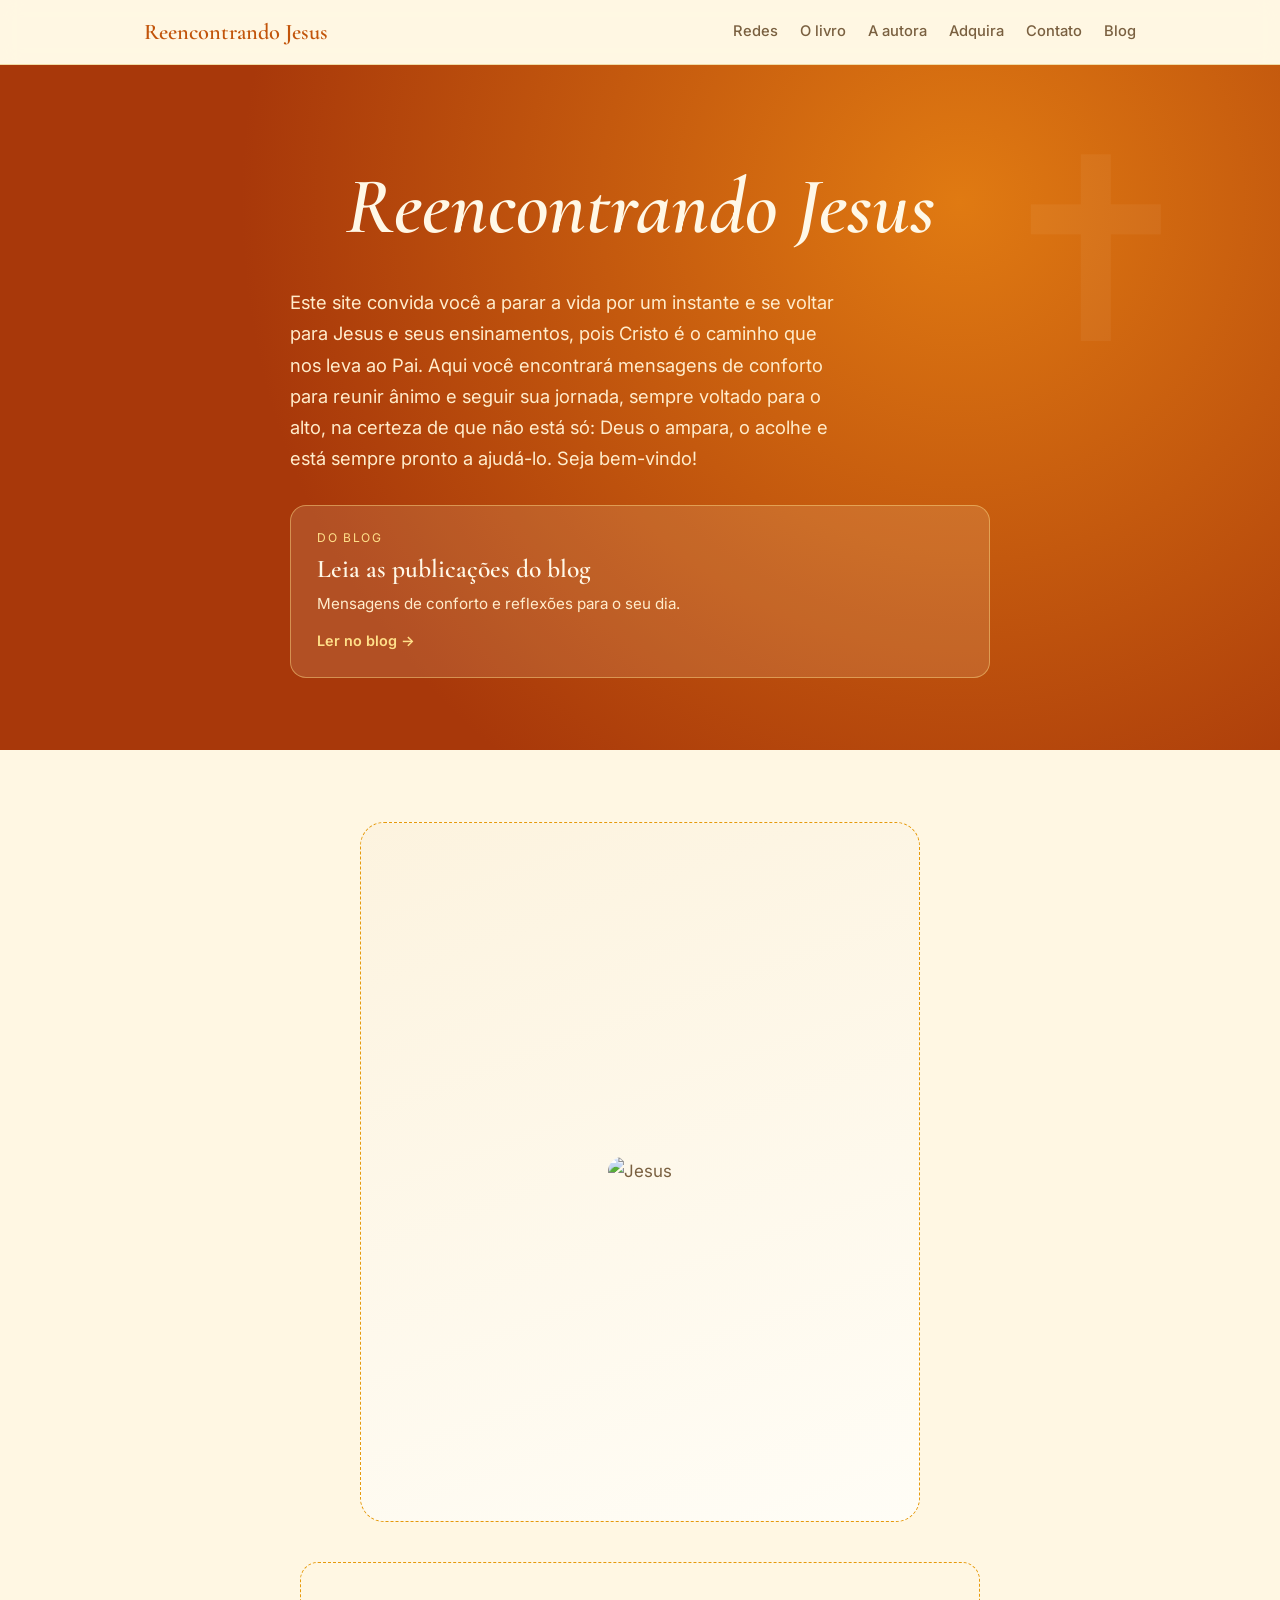
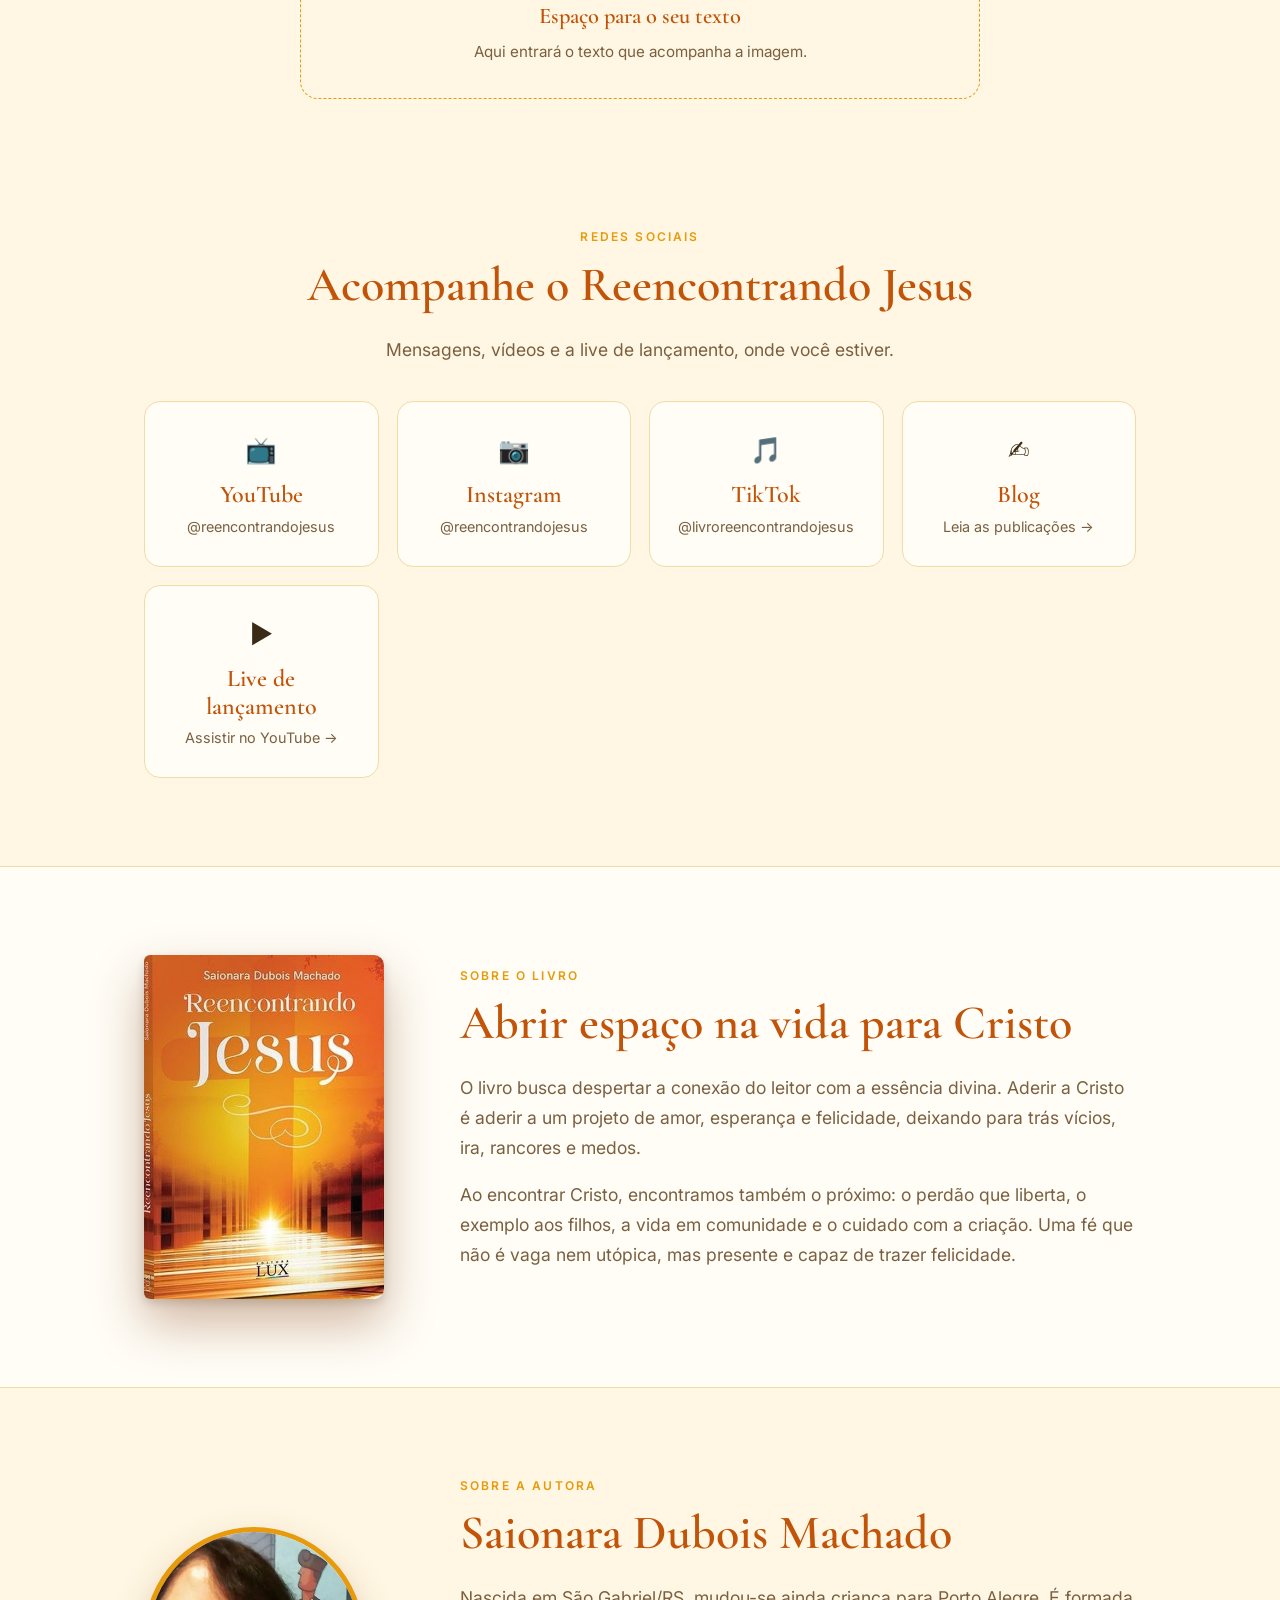
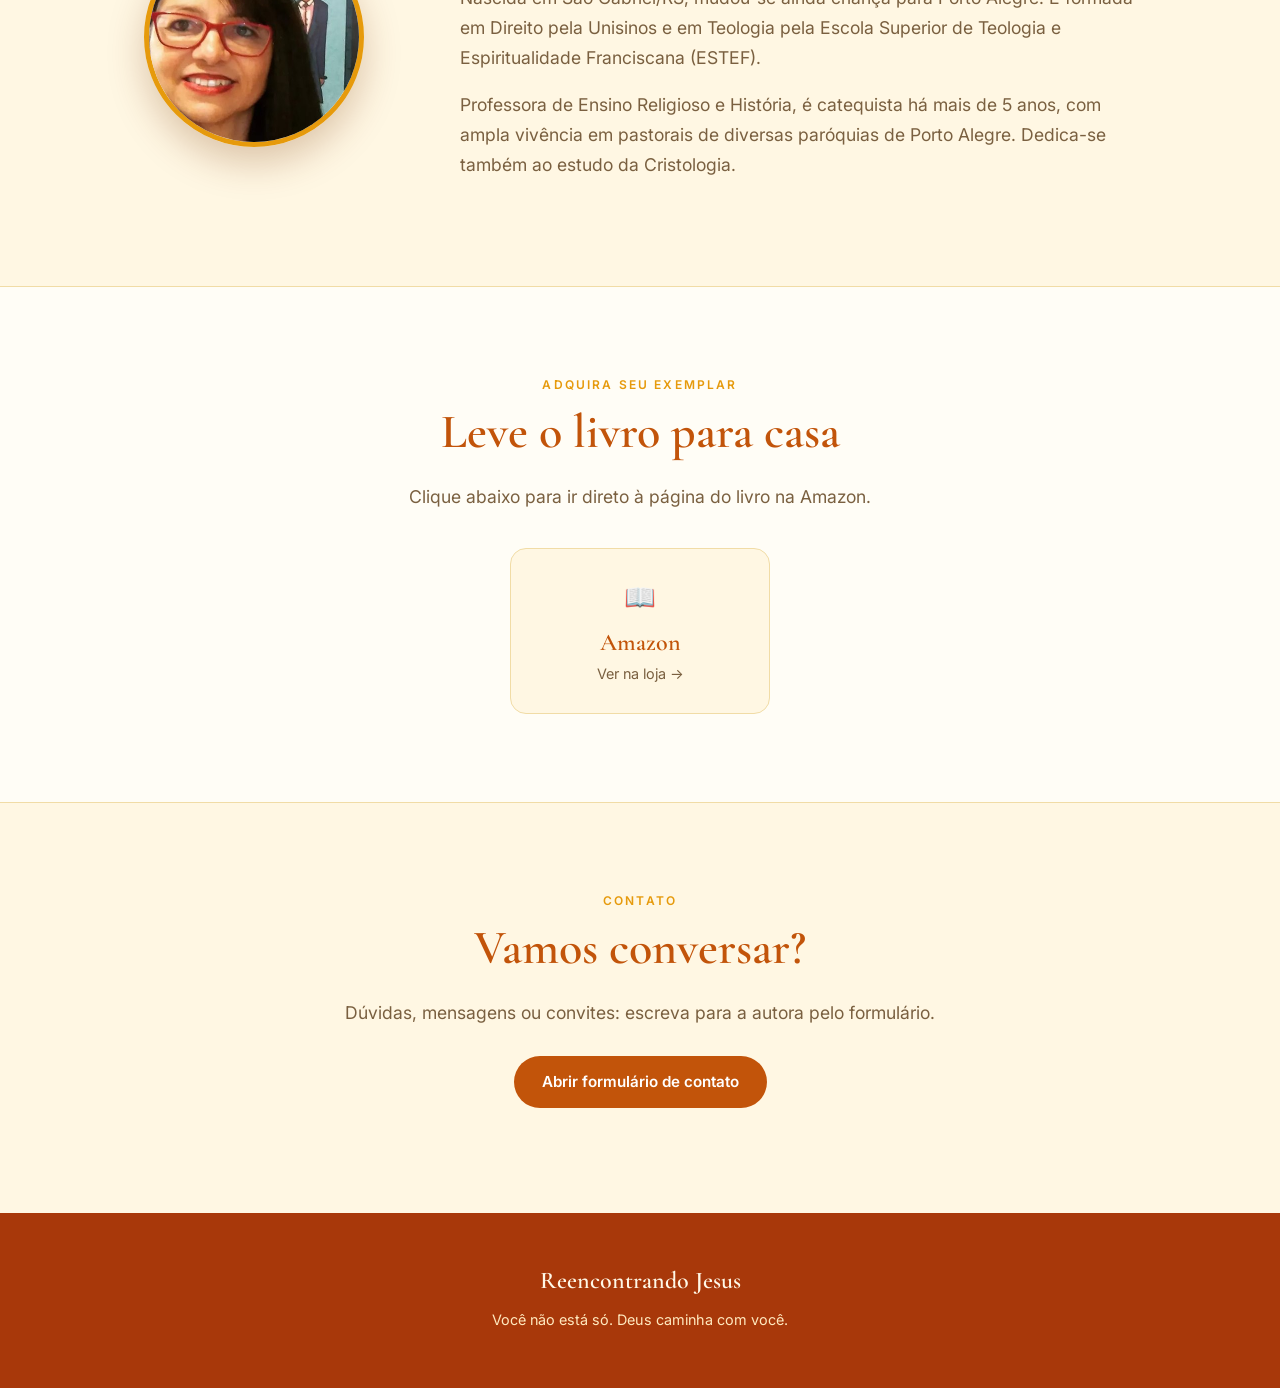
==== commit f01f71a1: "Replace placeholder with image of Jesus" ====
--- a/index.html
+++ b/index.html
@@ -45,8 +45,7 @@
 
 <section class="jesus" id="jesus">
   <div class="wrap">
-    <!-- IMAGEM: salve a foto em images/jesus.jpg e troque o conteúdo do div abaixo por: <img src="images/jesus.jpg" alt="Jesus"> -->
-    <div class="frame"><div><span>✝</span><br><b>Espaço para a imagem de Jesus</b></div></div>
+    <div class="frame"><div><img src="images/jesus.jpg" alt="Jesus"></div></div>
     <!-- TEXTO 2: substitua o bloco abaixo pelo seu texto -->
     <div class="below"><b>Espaço para o seu texto</b>Aqui entrará o texto que acompanha a imagem.</div>
   </div>
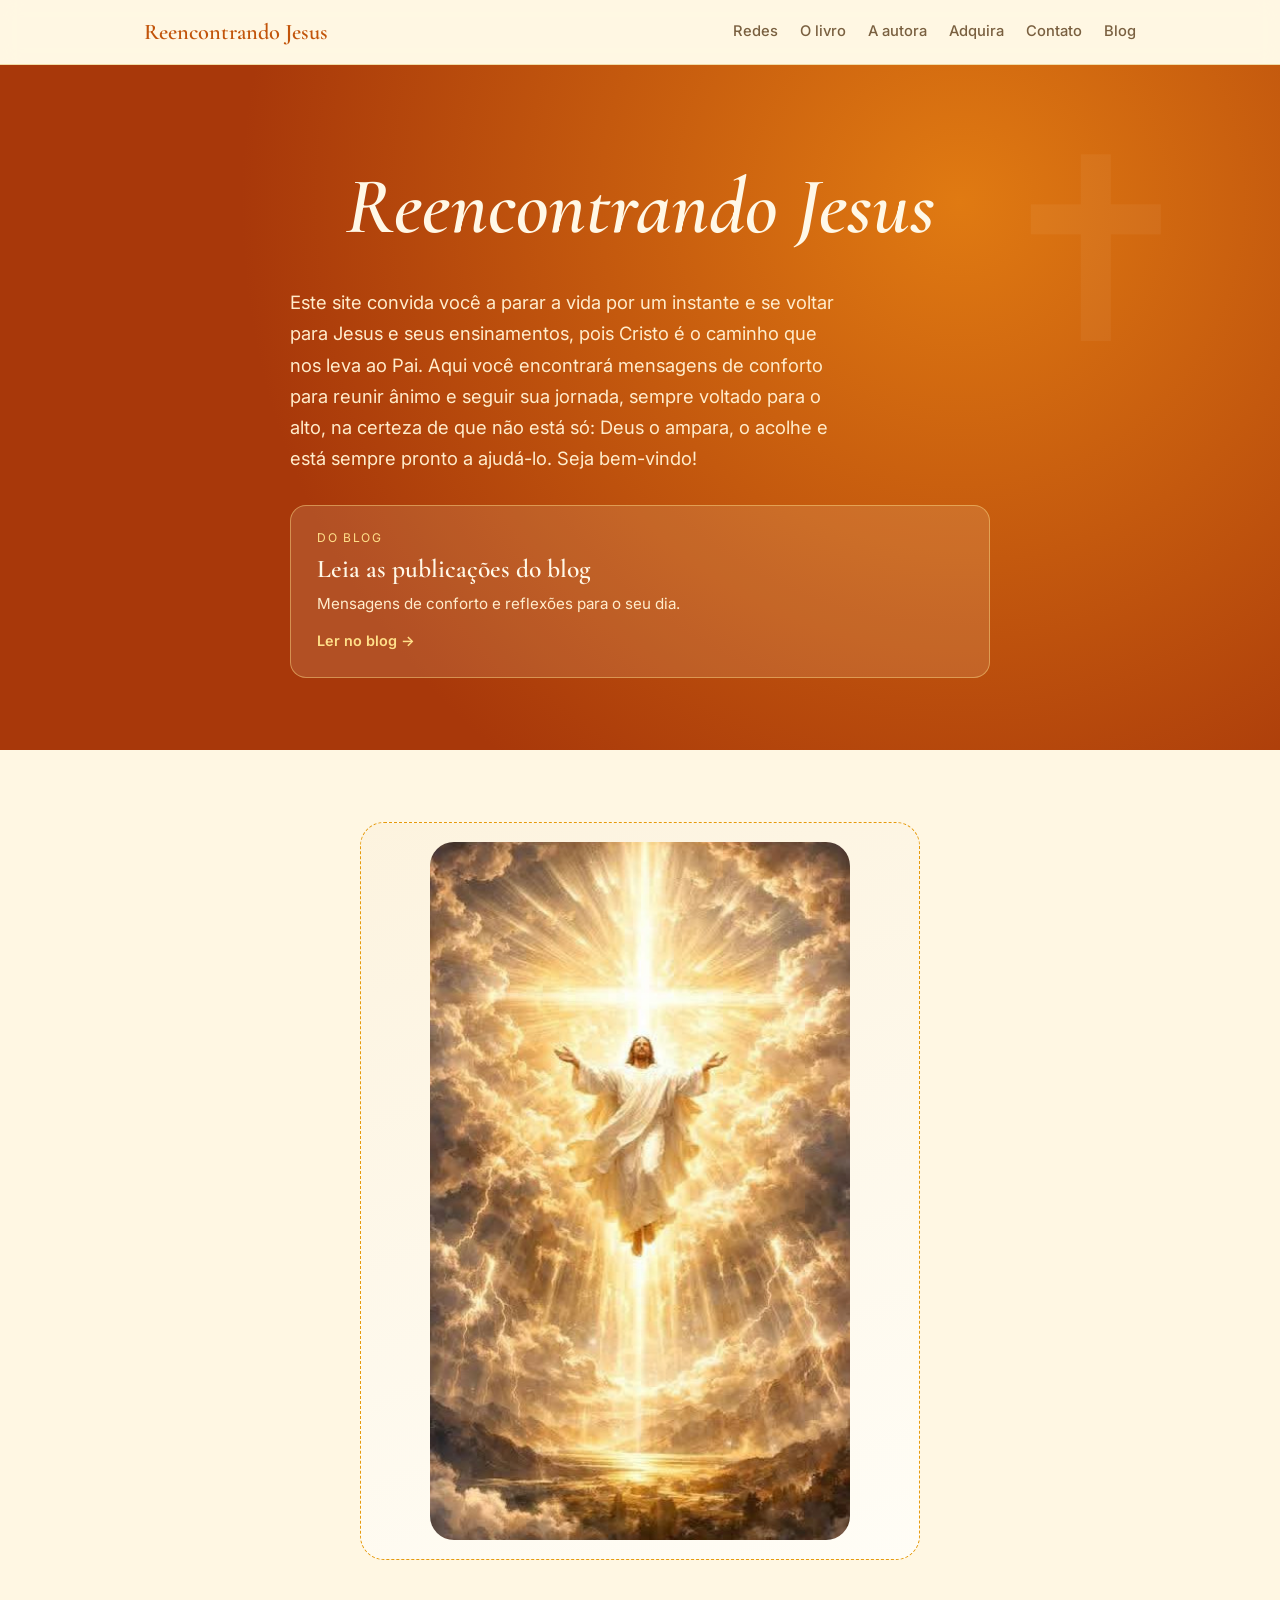
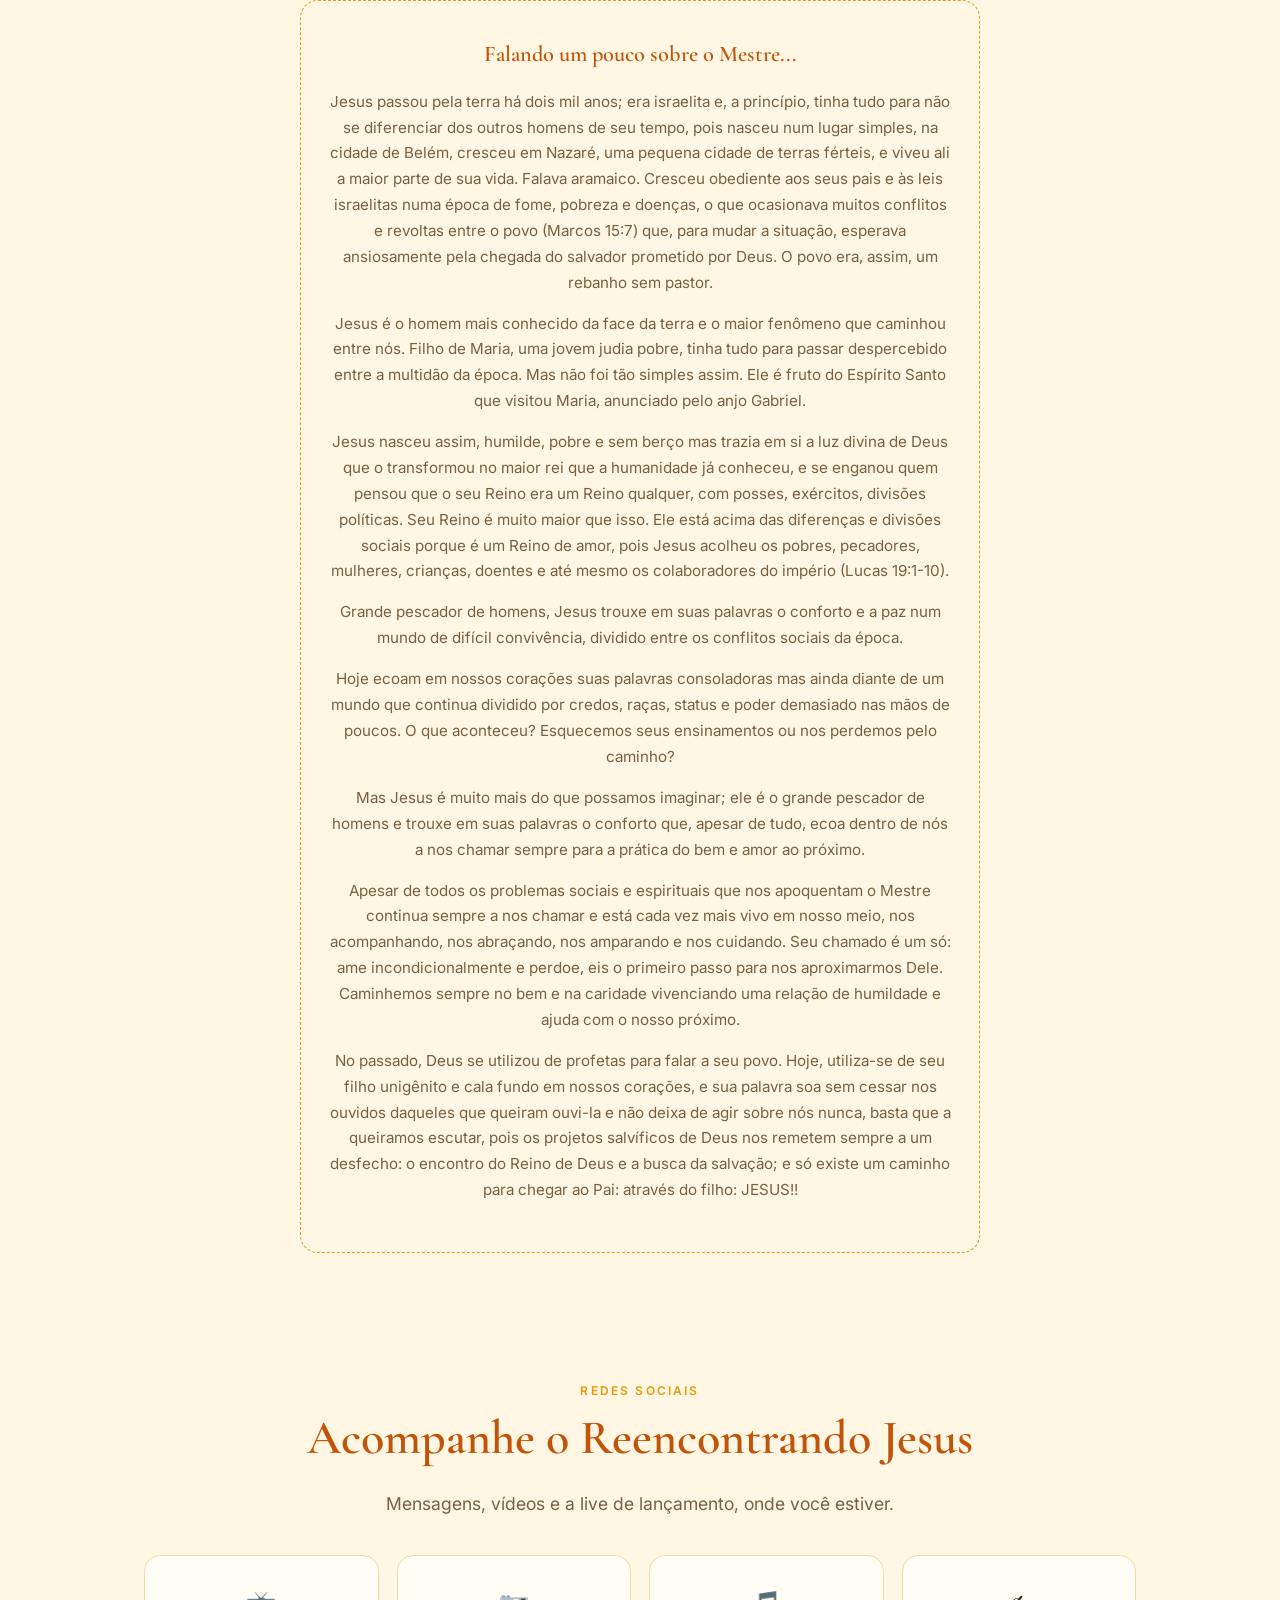
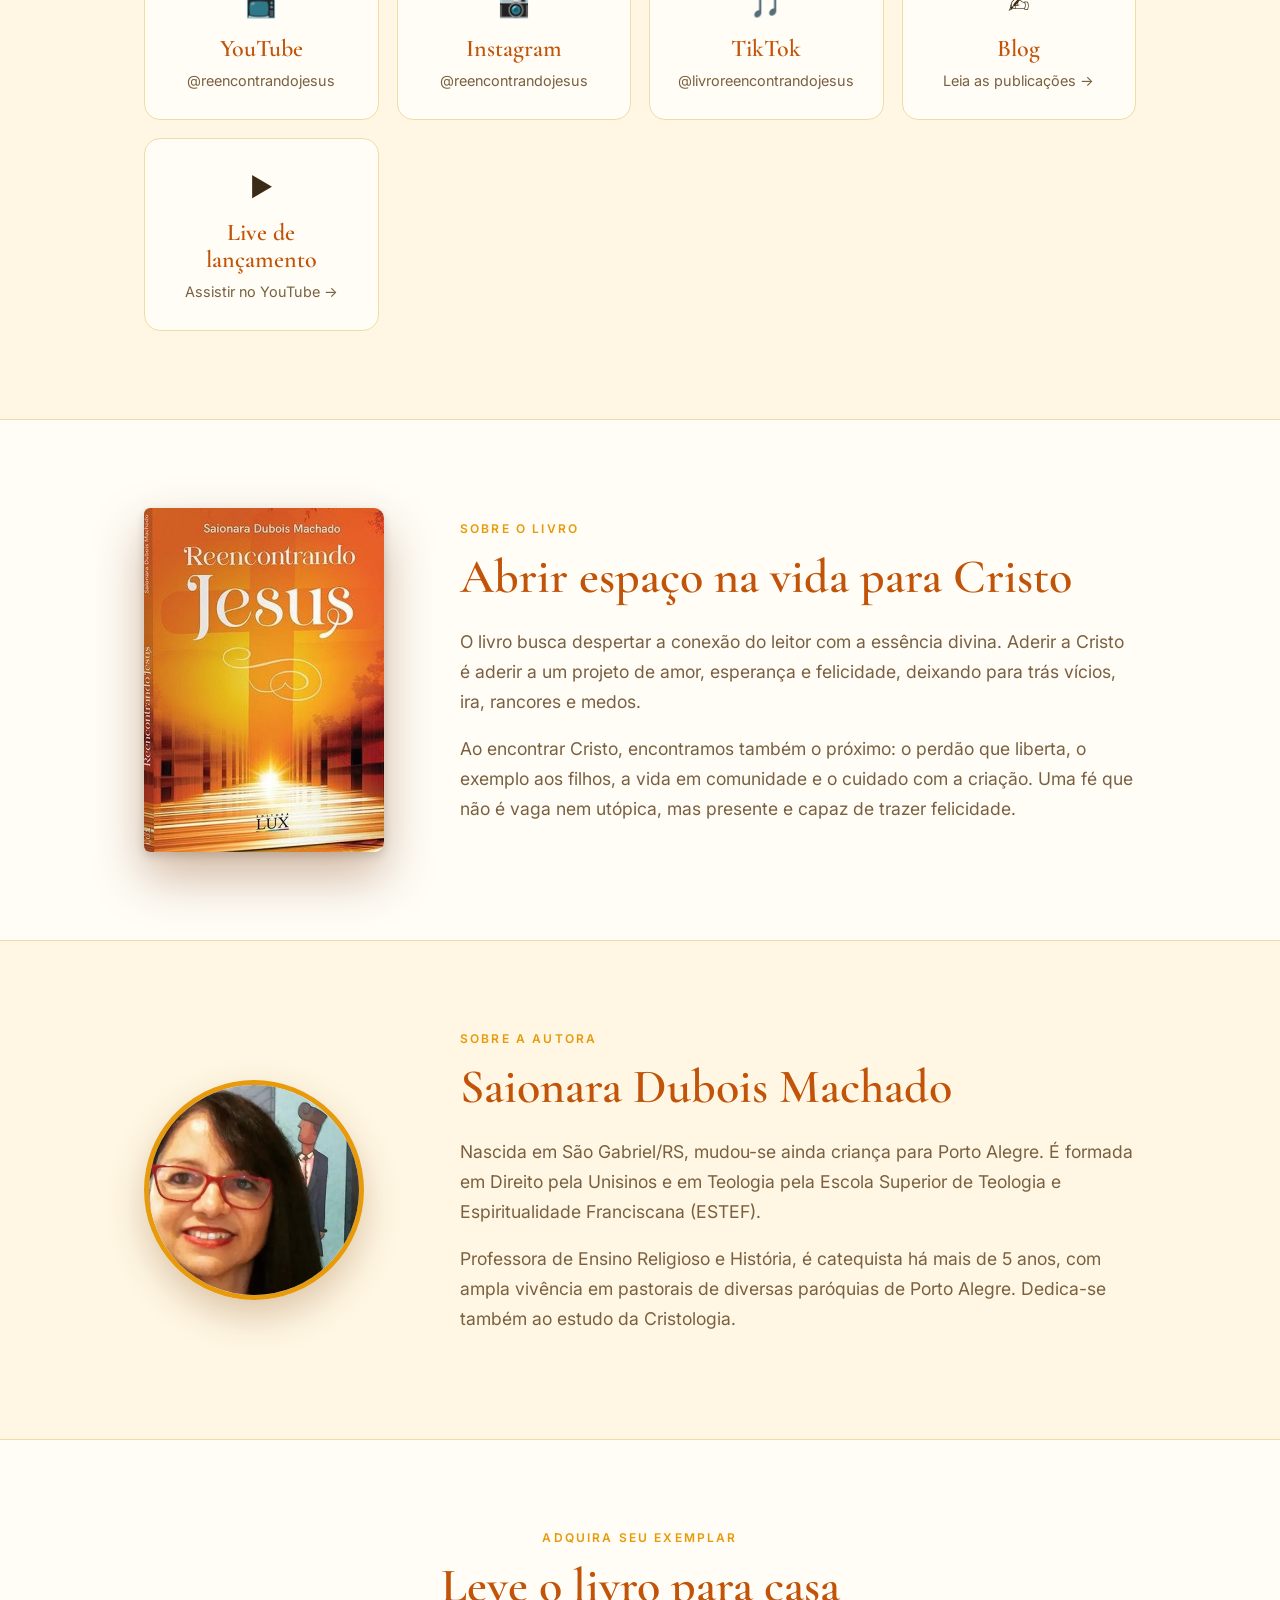
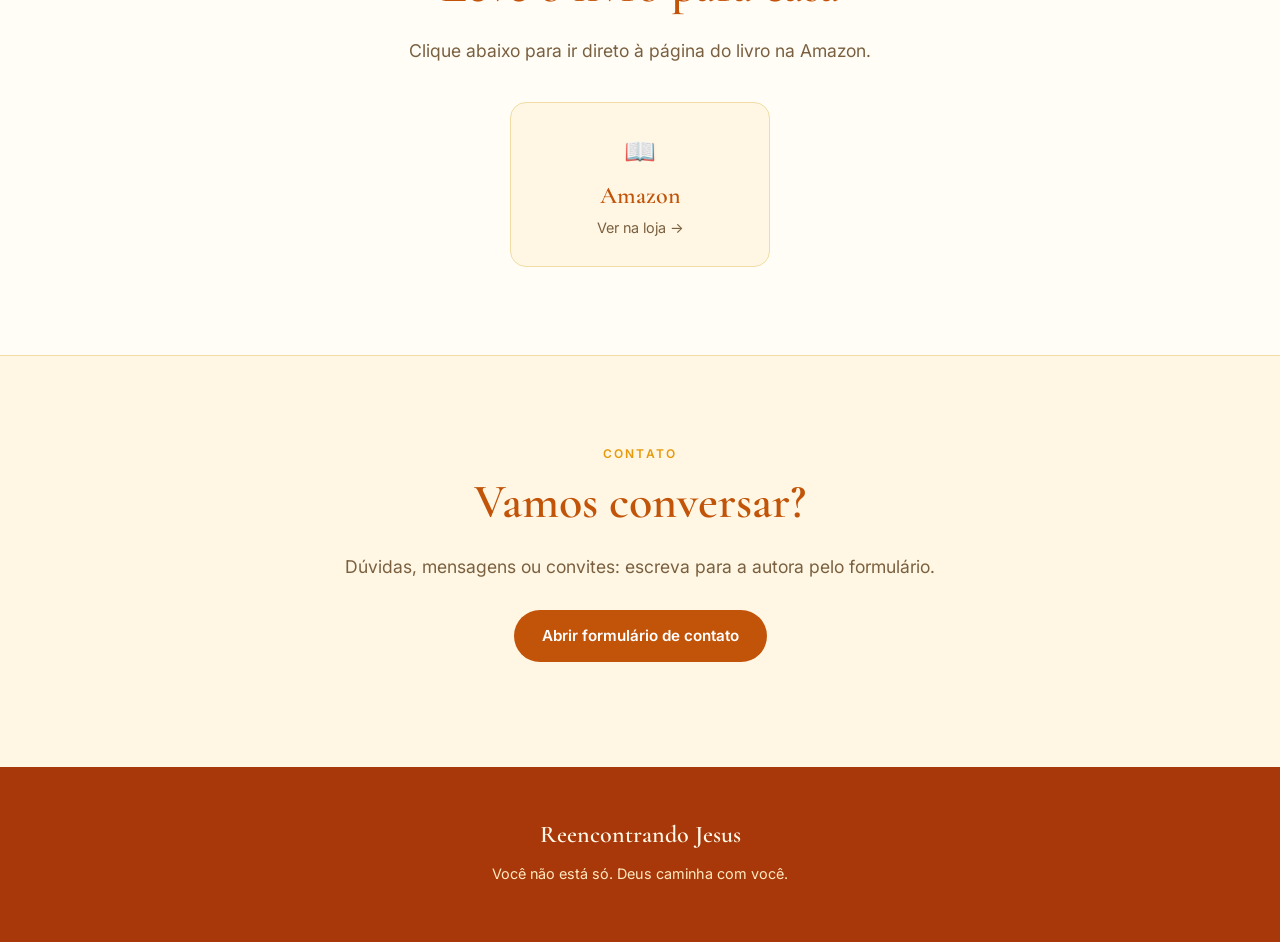
==== commit bcbaa4ef: "Revise Jesus section with detailed narrative Updated the content in the section about Jesus, providi" ====
--- a/index.html
+++ b/index.html
@@ -46,8 +46,17 @@
 <section class="jesus" id="jesus">
   <div class="wrap">
     <div class="frame"><div><img src="images/jesus.jpg" alt="Jesus"></div></div>
-    <!-- TEXTO 2: substitua o bloco abaixo pelo seu texto -->
-    <div class="below"><b>Espaço para o seu texto</b>Aqui entrará o texto que acompanha a imagem.</div>
+    <div class="below">
+      <b>Falando um pouco sobre o Mestre...</b>
+      <p>Jesus passou pela terra há dois mil anos; era israelita e, a princípio, tinha tudo para não se diferenciar dos outros homens de seu tempo, pois nasceu num lugar simples, na cidade de Belém, cresceu em Nazaré, uma pequena cidade de terras férteis, e viveu ali a maior parte de sua vida. Falava aramaico. Cresceu obediente aos seus pais e às leis israelitas numa época de fome, pobreza e doenças, o que ocasionava muitos conflitos e revoltas entre o povo (Marcos 15:7) que, para mudar a situação, esperava ansiosamente pela chegada do salvador prometido por Deus. O povo era, assim, um rebanho sem pastor.</p>
+      <p>Jesus é o homem mais conhecido da face da terra e o maior fenômeno que caminhou entre nós. Filho de Maria, uma jovem judia pobre, tinha tudo para passar despercebido entre a multidão da época. Mas não foi tão simples assim. Ele é fruto do Espírito Santo que visitou Maria, anunciado pelo anjo Gabriel.</p>
+      <p>Jesus nasceu assim, humilde, pobre e sem berço mas trazia em si a luz divina de Deus que o transformou no maior rei que a humanidade já conheceu, e se enganou quem pensou que o seu Reino era um Reino qualquer, com posses, exércitos, divisões políticas. Seu Reino é muito maior que isso. Ele está acima das diferenças e divisões sociais porque é um Reino de amor, pois Jesus acolheu os pobres, pecadores, mulheres, crianças, doentes e até mesmo os colaboradores do império (Lucas 19:1-10).</p>
+      <p>Grande pescador de homens, Jesus trouxe em suas palavras o conforto e a paz num mundo de difícil convivência, dividido entre os conflitos sociais da época.</p>
+      <p>Hoje ecoam em nossos corações suas palavras consoladoras mas ainda diante de um mundo que continua dividido por credos, raças, status e poder demasiado nas mãos de poucos. O que aconteceu? Esquecemos seus ensinamentos ou nos perdemos pelo caminho?</p>
+      <p>Mas Jesus é muito mais do que possamos imaginar; ele é o grande pescador de homens e trouxe em suas palavras o conforto que, apesar de tudo, ecoa dentro de nós a nos chamar sempre para a prática do bem e amor ao próximo.</p>
+      <p>Apesar de todos os problemas sociais e espirituais que nos apoquentam o Mestre continua sempre a nos chamar e está cada vez mais vivo em nosso meio, nos acompanhando, nos abraçando, nos amparando e nos cuidando. Seu chamado é um só: ame incondicionalmente e perdoe, eis o primeiro passo para nos aproximarmos Dele. Caminhemos sempre no bem e na caridade vivenciando uma relação de humildade e ajuda com o nosso próximo.</p>
+      <p>No passado, Deus se utilizou de profetas para falar a seu povo. Hoje, utiliza-se de seu filho unigênito e cala fundo em nossos corações, e sua palavra soa sem cessar nos ouvidos daqueles que queiram ouvi-la e não deixa de agir sobre nós nunca, basta que a queiramos escutar, pois os projetos salvíficos de Deus nos remetem sempre a um desfecho: o encontro do Reino de Deus e a busca da salvação; e só existe um caminho para chegar ao Pai: através do filho: JESUS!!</p>
+    </div>
   </div>
 </section>
 
